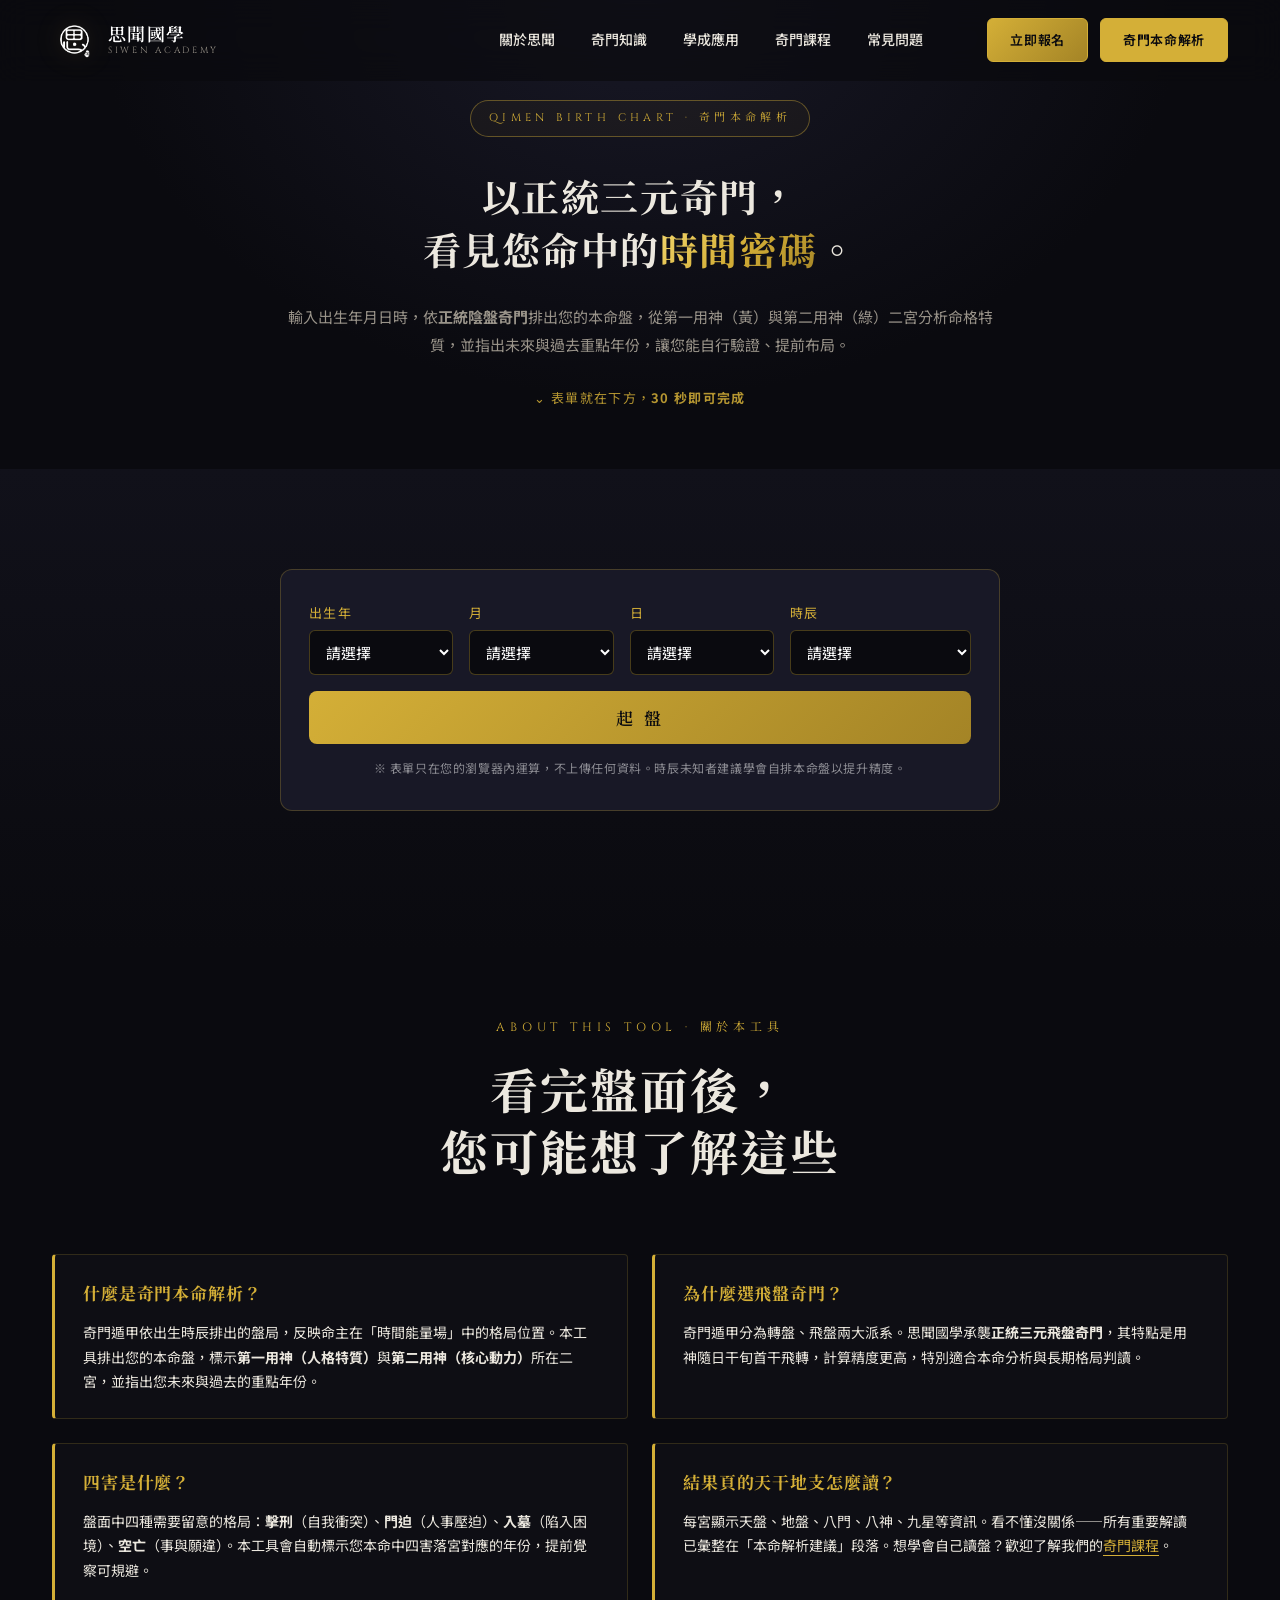
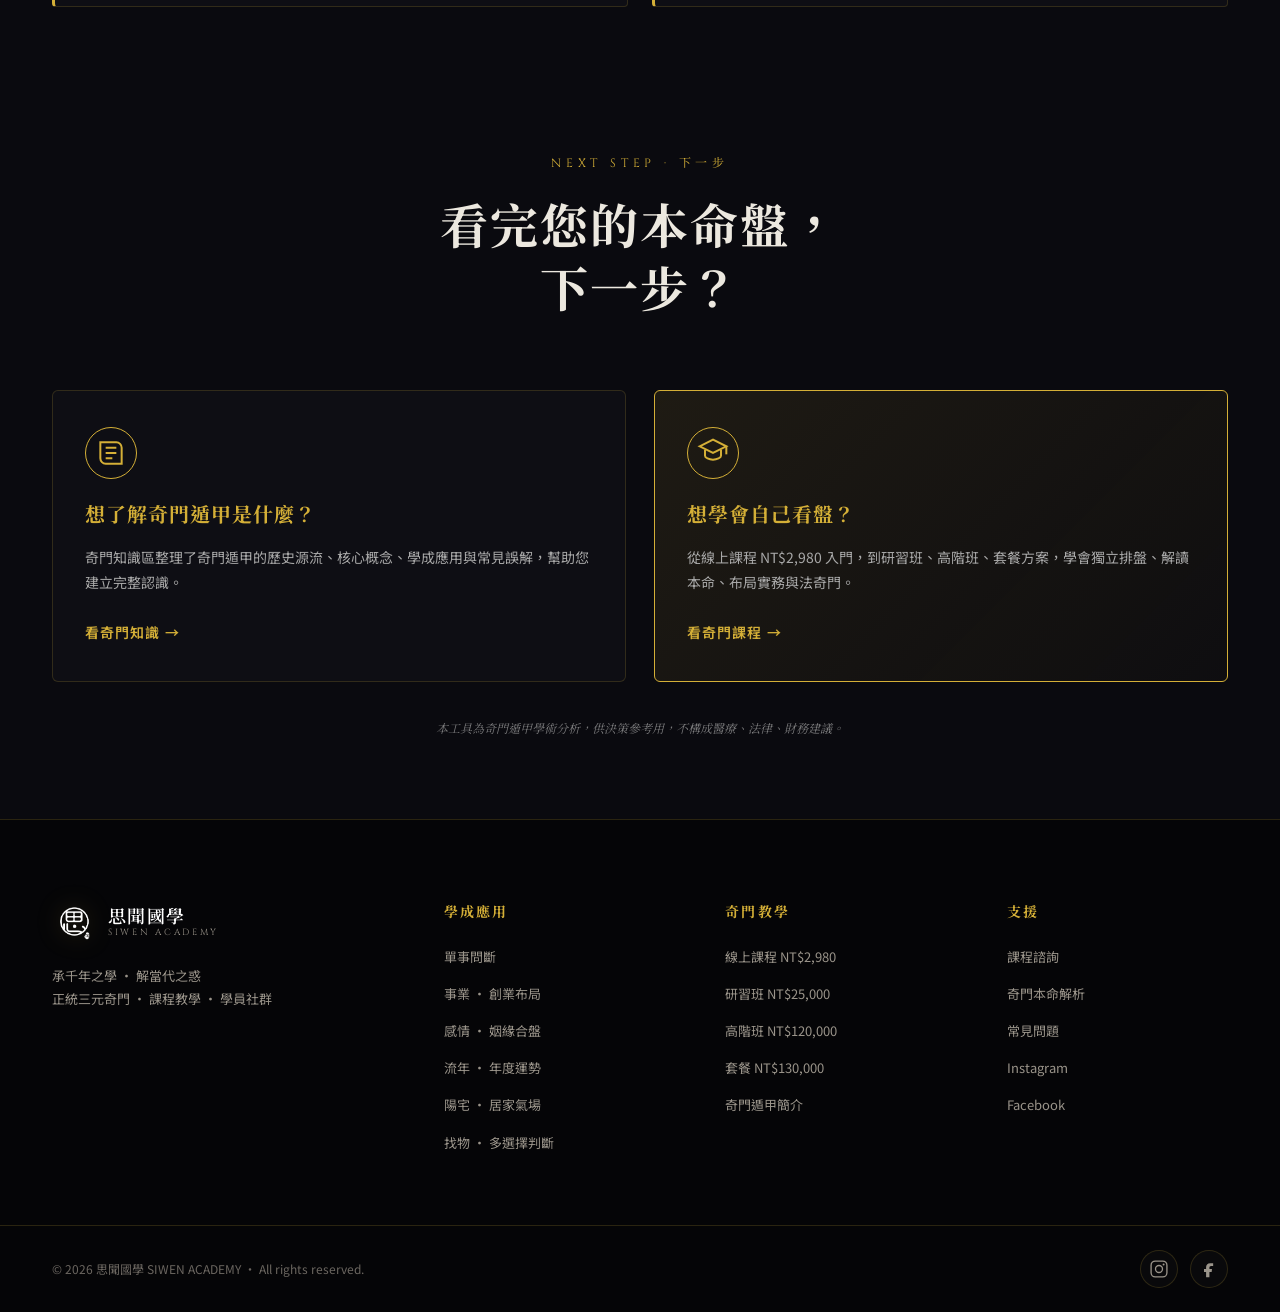
==== birthchart/index.html @ 5c24eb15 "Add files via upload" ====
<!DOCTYPE html>
<html lang="zh-Hant">
<head>
  <meta charset="UTF-8" />
  <meta name="viewport" content="width=device-width, initial-scale=1.0" />

  <!-- ===== SEO 基礎（聚焦本命解析）===== -->
  <title>奇門本命解析｜免費生成個人奇門遁甲本命盤｜思聞國學</title>
  <meta name="description" content="輸入生日 30 秒生成個人奇門本命盤。正統三元飛盤奇門遁甲，含天干地支、八門九星、四害提示與本命解析建議。免費使用，不上傳資料、瀏覽器內運算。" />
  <meta name="keywords" content="奇門本命解析, 奇門遁甲本命, 奇門排盤, 奇門遁甲免費, 奇門遁甲算命, 飛盤奇門, 三元奇門, 奇門遁甲線上, 本命盤, 用神, 四害, 八門九星, 思聞國學" />
  <meta name="author" content="思聞國學 SIWEN ACADEMY" />
  <meta name="robots" content="index,follow,max-snippet:-1,max-image-preview:large" />
  <meta name="googlebot" content="index,follow" />
  <link rel="canonical" href="https://siwen.site/birthchart/" />

  <!-- ===== Open Graph ===== -->
  <meta property="og:type" content="website" />
  <meta property="og:locale" content="zh_TW" />
  <meta property="og:site_name" content="思聞國學 SIWEN ACADEMY" />
  <meta property="og:title" content="奇門本命解析｜輸入生日立即生成個人奇門盤" />
  <meta property="og:description" content="正統三元飛盤奇門遁甲免費工具，30 秒解析您的本命密碼。含用神分析、四害提示、本命建議。" />
  <meta property="og:url" content="https://siwen.site/birthchart/" />
  <meta property="og:image" content="https://siwen.site/images/og-cover.jpg" />

  <!-- ===== Twitter Card ===== -->
  <meta name="twitter:card" content="summary_large_image" />
  <meta name="twitter:title" content="奇門本命解析｜思聞國學免費工具" />
  <meta name="twitter:description" content="正統三元飛盤奇門遁甲，30 秒生成您的本命盤。" />
  <meta name="twitter:image" content="https://siwen.site/images/og-cover.jpg" />

  <!-- ===== Favicon（相對路徑）===== -->
  <link rel="icon" type="image/png" href="../images/logo.png" />
  <link rel="apple-touch-icon" href="../images/logo.png" />

  <!-- ===== Fonts ===== -->
  <link rel="preconnect" href="https://fonts.googleapis.com" />
  <link rel="preconnect" href="https://fonts.gstatic.com" crossorigin />
  <link href="https://fonts.googleapis.com/css2?family=Noto+Serif+TC:wght@400;500;600;700;900&family=Noto+Sans+TC:wght@300;400;500;700&family=Cinzel:wght@400;600&display=swap" rel="stylesheet" />
  <link rel="stylesheet" href="../css/style.css" />
  <link rel="stylesheet" href="../css/qimen.css" />

  <!-- ===== JSON-LD：WebApplication（這頁專屬）===== -->
  <script type="application/ld+json">
  {
    "@context": "https://schema.org",
    "@type": "WebApplication",
    "name": "思聞國學 奇門本命解析",
    "url": "https://siwen.site/birthchart/",
    "description": "輸入出生年月日時，依正統三元飛盤奇門遁甲排出個人本命盤，分析用神、四害與重點年份。",
    "applicationCategory": "LifestyleApplication",
    "operatingSystem": "Any",
    "browserRequirements": "Requires JavaScript",
    "isAccessibleForFree": true,
    "offers": {
      "@type": "Offer",
      "price": "0",
      "priceCurrency": "TWD"
    },
    "publisher": {
      "@type": "Organization",
      "name": "思聞國學",
      "url": "https://siwen.site/",
      "logo": "https://siwen.site/images/logo.png"
    },
    "inLanguage": "zh-TW"
  }
  </script>

  <!-- ===== JSON-LD：Breadcrumb ===== -->
  <script type="application/ld+json">
  {
    "@context": "https://schema.org",
    "@type": "BreadcrumbList",
    "itemListElement": [
      { "@type": "ListItem", "position": 1, "name": "首頁", "item": "https://siwen.site/" },
      { "@type": "ListItem", "position": 2, "name": "奇門本命解析", "item": "https://siwen.site/birthchart/" }
    ]
  }
  </script>

  <!-- ===== Google Analytics 4 ===== -->
  <script async src="https://www.googletagmanager.com/gtag/js?id=G-F9ESZK7C38"></script>
  <script>
    window.dataLayer = window.dataLayer || [];
    function gtag(){dataLayer.push(arguments);}
    gtag('js', new Date());
    gtag('config', 'G-F9ESZK7C38', {
      page_title: document.title,
      page_path: window.location.pathname
    });
  </script>

</head>
<body class="birthchart-page">
  <!-- ============ NAVBAR ============ -->
  <header class="navbar" id="navbar">
    <div class="nav-inner">
      <a href="../" class="logo" aria-label="思聞國學首頁">
        <img class="logo-mark" src="../images/logo.png" alt="思聞國學 SIWEN ACADEMY logo" width="44" height="44" />
        <span class="logo-text">
          <span class="logo-zh">思聞國學</span>
          <span class="logo-en">SIWEN ACADEMY</span>
        </span>
      </a>
      <nav class="nav-links" aria-label="主選單">
        <a href="../#about">關於思聞</a>
        <a href="../#knowledge">奇門知識</a>
        <a href="../#applications">學成應用</a>
        <a href="../#courses">奇門課程</a>
        <a href="../#faq">常見問題</a>
        <div class="nav-mobile-cta" aria-hidden="true">
          <a href="../#contact" class="btn btn-primary btn-block">立即報名</a>
          <a href="#qm-form" class="btn btn-mystic btn-block active">奇門本命解析</a>
        </div>
      </nav>
      <div class="nav-cta-group">
        <a href="../#contact" class="btn btn-primary nav-cta">立即報名</a>
        <a href="#qm-form" class="btn btn-mystic nav-cta-secondary active">奇門本命解析</a>
      </div>
      <button class="nav-toggle" aria-label="開啟選單" aria-expanded="false">
        <span></span><span></span><span></span>
      </button>
    </div>
  </header>

  <!-- ============ HERO（簡化版・直接帶到表單）============ -->
  <section class="hero hero-tool" id="top">
    <div class="hero-bg">
      <div class="bagua-orbit" aria-hidden="true"></div>
    </div>
    <div class="hero-inner hero-inner-tool">
      <span class="eyebrow">QIMEN BIRTH CHART · 奇門本命解析</span>
      <h1 class="hero-title">
        以正統三元奇門，<br/>
        看見您命中的<span class="accent">時間密碼</span>。
      </h1>
      <p class="hero-sub">
        輸入出生年月日時，依<strong>正統陰盤奇門</strong>排出您的本命盤，從第一用神（黃）與第二用神（綠）二宮分析命格特質，並指出未來與過去重點年份，讓您能自行驗證、提前布局。
      </p>
      <p class="hero-tool-hint">
        ⌄ 表單就在下方，<strong>30 秒即可完成</strong>
      </p>
    </div>
  </section>

  <!-- ============ QIMEN BIRTH CHART · 奇門本命解析 ============ -->
  <section class="section qimen-fortune" id="qimen-fortune">
    <div class="container">
      <form class="qm-form-wrap reveal" id="qm-form" autocomplete="off">
        <div class="qm-form-row">
          <div class="qm-form-field">
            <label>出生年</label>
            <select name="year" required>
              <option value="">請選擇</option>
            </select>
          </div>
          <div class="qm-form-field">
            <label>月</label>
            <select name="month" required>
              <option value="">請選擇</option>
              <option value="1">1月</option><option value="2">2月</option><option value="3">3月</option>
              <option value="4">4月</option><option value="5">5月</option><option value="6">6月</option>
              <option value="7">7月</option><option value="8">8月</option><option value="9">9月</option>
              <option value="10">10月</option><option value="11">11月</option><option value="12">12月</option>
            </select>
          </div>
          <div class="qm-form-field">
            <label>日</label>
            <select name="day" required>
              <option value="">請選擇</option>
            </select>
          </div>
          <div class="qm-form-field">
            <label>時辰</label>
            <select name="hour" required>
              <option value="">請選擇</option>
              <option value="0">子時 (23-01)</option>
              <option value="2">丑時 (01-03)</option>
              <option value="4">寅時 (03-05)</option>
              <option value="6">卯時 (05-07)</option>
              <option value="8">辰時 (07-09)</option>
              <option value="10">巳時 (09-11)</option>
              <option value="12">午時 (11-13)</option>
              <option value="14">未時 (13-15)</option>
              <option value="16">申時 (15-17)</option>
              <option value="18">酉時 (17-19)</option>
              <option value="20">戌時 (19-21)</option>
              <option value="22">亥時 (21-23)</option>
              <option value="unknown">不確定（預設午時）</option>
            </select>
          </div>
        </div>
        <button type="submit" class="qm-form-submit">起 盤</button>
        <p class="qm-form-note">※ 表單只在您的瀏覽器內運算，不上傳任何資料。時辰未知者建議學會自排本命盤以提升精度。</p>
      </form>

      <div id="qm-result">
        <div id="qm-chart-output"></div>
        <div id="qm-analysis-output"></div>
      </div>
    </div>
  </section>

  <!-- ============ SEO 內容堆疊：常見問題 ============ -->
  <section class="section qimen-explain">
    <div class="container">
      <div class="section-head reveal">
        <span class="section-label">ABOUT THIS TOOL · 關於本工具</span>
        <h2 class="section-title">看完盤面後，<br/>您可能想了解這些</h2>
      </div>
      <div class="qm-explain-grid reveal">
        <article class="qm-explain-card">
          <h3>什麼是奇門本命解析？</h3>
          <p>奇門遁甲依出生時辰排出的盤局，反映命主在「時間能量場」中的格局位置。本工具排出您的本命盤，標示<strong>第一用神（人格特質）</strong>與<strong>第二用神（核心動力）</strong>所在二宮，並指出您未來與過去的重點年份。</p>
        </article>
        <article class="qm-explain-card">
          <h3>為什麼選飛盤奇門？</h3>
          <p>奇門遁甲分為轉盤、飛盤兩大派系。思聞國學承襲<strong>正統三元飛盤奇門</strong>，其特點是用神隨日干旬首干飛轉，計算精度更高，特別適合本命分析與長期格局判讀。</p>
        </article>
        <article class="qm-explain-card">
          <h3>四害是什麼？</h3>
          <p>盤面中四種需要留意的格局：<strong>擊刑</strong>（自我衝突）、<strong>門迫</strong>（人事壓迫）、<strong>入墓</strong>（陷入困境）、<strong>空亡</strong>（事與願違）。本工具會自動標示您本命中四害落宮對應的年份，提前覺察可規避。</p>
        </article>
        <article class="qm-explain-card">
          <h3>結果頁的天干地支怎麼讀？</h3>
          <p>每宮顯示天盤、地盤、八門、八神、九星等資訊。看不懂沒關係——所有重要解讀已彙整在「本命解析建議」段落。想學會自己讀盤？歡迎了解我們的<a href="../#courses">奇門課程</a>。</p>
        </article>
      </div>
    </div>
  </section>

  <!-- ============ 雙 CTA ============ -->
  <section class="section dual-cta-section">
    <div class="container">
      <div class="section-head reveal" style="text-align:center;">
        <span class="section-label">NEXT STEP · 下一步</span>
        <h2 class="section-title">看完您的本命盤，<br/>下一步？</h2>
      </div>
      <div class="dual-cta-grid reveal">
        <a href="../#knowledge" class="dual-cta-card">
          <span class="dual-cta-icon" aria-hidden="true">
            <svg viewBox="0 0 24 24" width="32" height="32" fill="none" stroke="currentColor" stroke-width="1.5">
              <path d="M4 4h12a4 4 0 0 1 4 4v12H8a4 4 0 0 1-4-4V4z"/>
              <path d="M8 8h8M8 12h8M8 16h5"/>
            </svg>
          </span>
          <h3>想了解奇門遁甲是什麼？</h3>
          <p>奇門知識區整理了奇門遁甲的歷史源流、核心概念、學成應用與常見誤解，幫助您建立完整認識。</p>
          <span class="dual-cta-arrow">看奇門知識 →</span>
        </a>
        <a href="../#courses" class="dual-cta-card dual-cta-card-primary">
          <span class="dual-cta-icon" aria-hidden="true">
            <svg viewBox="0 0 24 24" width="32" height="32" fill="none" stroke="currentColor" stroke-width="1.5">
              <path d="M2 7l10-5 10 5-10 5L2 7z"/>
              <path d="M6 9.5V14c0 1.5 3 3 6 3s6-1.5 6-3V9.5"/>
              <path d="M22 7v6"/>
            </svg>
          </span>
          <h3>想學會自己看盤？</h3>
          <p>從線上課程 NT$2,980 入門，到研習班、高階班、套餐方案，學會獨立排盤、解讀本命、布局實務與法奇門。</p>
          <span class="dual-cta-arrow">看奇門課程 →</span>
        </a>
      </div>
      <p class="dual-cta-disclaimer">本工具為奇門遁甲學術分析，供決策參考用，不構成醫療、法律、財務建議。</p>
    </div>
  </section>

  <!-- ============ FOOTER ============ -->
  <footer class="footer">
    <div class="container footer-inner">
      <div class="f-brand">
        <div class="logo">
          <img class="logo-mark" src="../images/logo.png" alt="思聞國學 logo" width="44" height="44" />
          <span class="logo-text">
            <span class="logo-zh">思聞國學</span>
            <span class="logo-en">SIWEN ACADEMY</span>
          </span>
        </div>
        <p>承千年之學 · 解當代之惑<br/>正統三元奇門 · 課程教學 · 學員社群</p>
      </div>
      <div class="f-col">
        <h5>學成應用</h5>
        <ul>
          <li><a href="../#applications">單事問斷</a></li>
          <li><a href="../#applications">事業 · 創業布局</a></li>
          <li><a href="../#applications">感情 · 姻緣合盤</a></li>
          <li><a href="../#applications">流年 · 年度運勢</a></li>
          <li><a href="../#applications">陽宅 · 居家氣場</a></li>
          <li><a href="../#applications">找物 · 多選擇判斷</a></li>
        </ul>
      </div>
      <div class="f-col">
        <h5>奇門教學</h5>
        <ul>
          <li><a href="../#courses">線上課程 NT$2,980</a></li>
          <li><a href="../#courses">研習班 NT$25,000</a></li>
          <li><a href="../#courses">高階班 NT$120,000</a></li>
          <li><a href="../#courses">套餐 NT$130,000</a></li>
          <li><a href="../#knowledge">奇門遁甲簡介</a></li>
        </ul>
      </div>
      <div class="f-col">
        <h5>支援</h5>
        <ul>
          <li><a href="../#contact">課程諮詢</a></li>
          <li><a href="./">奇門本命解析</a></li>
          <li><a href="../#faq">常見問題</a></li>
          <li><a href="https://www.instagram.com/siwenguoxue/" target="_blank" rel="noopener noreferrer">Instagram</a></li>
          <li><a href="https://www.facebook.com/profile.php?id=61577993916492" target="_blank" rel="noopener noreferrer">Facebook</a></li>
        </ul>
      </div>
    </div>
    <div class="footer-bottom">
      <div class="container">
        <span>© 2026 思聞國學 SIWEN ACADEMY · All rights reserved.</span>
        <span class="socials">
          <a href="https://www.instagram.com/siwenguoxue/" target="_blank" rel="noopener noreferrer" aria-label="思聞國學 Instagram" class="social-link">
            <svg viewBox="0 0 24 24" width="20" height="20" aria-hidden="true">
              <rect x="2.5" y="2.5" width="19" height="19" rx="5" ry="5" fill="none" stroke="currentColor" stroke-width="1.6"/>
              <circle cx="12" cy="12" r="4.2" fill="none" stroke="currentColor" stroke-width="1.6"/>
              <circle cx="17.5" cy="6.5" r="1.2" fill="currentColor"/>
            </svg>
          </a>
          <a href="https://www.facebook.com/profile.php?id=61577993916492" target="_blank" rel="noopener noreferrer" aria-label="思聞國學 Facebook" class="social-link">
            <svg viewBox="0 0 24 24" width="20" height="20" aria-hidden="true">
              <path d="M14.5 8.5h2.5V5.2c-.5-.1-2-.2-3.5-.2-3.5 0-5 2-5 5v2H6v3.5h2.5V22h4v-6.5h2.7l.4-3.5h-3.1v-1.5c0-1 .3-1.7 1.5-1.7Z" fill="currentColor"/>
            </svg>
          </a>
        </span>
      </div>
    </div>
  </footer>

  <!-- ============ Scripts（相對路徑）============ -->
  <script src="../js/qimen-templates.js"></script>
  <script src="../js/qimen-engine.js"></script>
  <script src="../js/qimen-render.js"></script>
  <script src="../js/script.js"></script>

  <!-- birthchart 頁專用：自動填年/日選項 -->
  <script>
    (function() {
      const yearSel = document.querySelector('#qm-form select[name="year"]');
      if (yearSel && yearSel.options.length <= 1) {
        for (let y = 1920; y <= 2060; y++) {
          const o = document.createElement('option');
          o.value = y; o.textContent = y;
          yearSel.appendChild(o);
        }
      }
      const daySel = document.querySelector('#qm-form select[name="day"]');
      if (daySel && daySel.options.length <= 1) {
        for (let d = 1; d <= 31; d++) {
          const o = document.createElement('option');
          o.value = d; o.textContent = d + '日';
          daySel.appendChild(o);
        }
      }
    })();
  </script>
</body>
</html>
---- css/style.css ----
/* ========================================
   思聞國學 SIWEN ACADEMY
   奇門遁甲官方網站
   Style: 深色科技風 × 東方神祕質感
   ======================================== */

:root {
  --bg: #0a0a0f;
  --bg-2: #11111a;
  --bg-3: #181826;
  --surface: #1a1a26;
  --surface-2: #22222f;
  --line: rgba(212, 175, 55, 0.18);
  --line-strong: rgba(212, 175, 55, 0.4);
  --gold: #d4af37;
  --gold-soft: #f5d970;
  --gold-deep: #a48426;
  --text: #ece8df;
  --text-mute: #9a948a;
  --text-dim: #6b6660;
  --red: #c64141;
  --serif: 'Noto Serif TC', 'Songti TC', 'Source Han Serif TC', serif;
  --sans: 'Noto Sans TC', -apple-system, BlinkMacSystemFont, 'Helvetica Neue', sans-serif;
  --display: 'Cinzel', 'Noto Serif TC', serif;
  --max: 1240px;
  --radius: 6px;
  --shadow-glow: 0 0 60px rgba(212, 175, 55, 0.12);
  --t-base: cubic-bezier(0.4, 0, 0.2, 1);
}

* { box-sizing: border-box; margin: 0; padding: 0; }

html { scroll-behavior: smooth; }

body {
  font-family: var(--sans);
  background: var(--bg);
  color: var(--text);
  line-height: 1.7;
  -webkit-font-smoothing: antialiased;
  overflow-x: hidden;
}

a { color: inherit; text-decoration: none; transition: color 0.3s var(--t-base); }
a:hover { color: var(--gold); }

img, svg { max-width: 100%; display: block; }

ul { list-style: none; }

.container { max-width: var(--max); margin: 0 auto; padding: 0 32px; }

/* ===========================================
   NAVBAR
   =========================================== */
.navbar {
  position: fixed;
  top: 0; left: 0; right: 0;
  z-index: 100;
  background: rgba(10, 10, 15, 0.7);
  backdrop-filter: blur(16px);
  -webkit-backdrop-filter: blur(16px);
  border-bottom: 1px solid transparent;
  transition: all 0.3s var(--t-base);
}
.navbar.scrolled {
  background: rgba(10, 10, 15, 0.92);
  border-bottom-color: var(--line);
}
.nav-inner {
  max-width: var(--max);
  margin: 0 auto;
  padding: 18px 32px;
  display: flex;
  align-items: center;
  gap: 48px;
}
.logo {
  display: flex;
  align-items: center;
  gap: 12px;
  color: var(--gold);
  flex-shrink: 0;
}
.logo-mark {
  width: 44px;
  height: 44px;
  object-fit: contain;
  filter: drop-shadow(0 0 12px rgba(212, 175, 55, 0.25));
  transition: filter 0.4s var(--t-base);
}
.logo:hover .logo-mark {
  filter: drop-shadow(0 0 18px rgba(245, 217, 112, 0.55));
}
.logo-text { display: flex; flex-direction: column; line-height: 1.1; }
.logo-zh {
  font-family: var(--serif);
  font-size: 18px;
  font-weight: 600;
  color: #ffffff;
  letter-spacing: 0.08em;
}
.logo-en {
  font-family: var(--display);
  font-size: 9px;
  letter-spacing: 0.3em;
  color: var(--text-mute);
  margin-top: 2px;
}
.nav-links {
  display: flex;
  gap: 36px;
  margin-left: auto;
}
.nav-links a {
  font-size: 14px;
  font-weight: 500;
  color: var(--text);
  position: relative;
  padding: 8px 0;
}
.nav-links a::after {
  content: '';
  position: absolute;
  left: 0; bottom: 2px;
  width: 0;
  height: 1px;
  background: var(--gold);
  transition: width 0.3s var(--t-base);
}
.nav-links a:hover::after { width: 100%; }
.nav-cta {
  margin-left: 16px;
  padding: 10px 22px !important;
  font-size: 13px !important;
}
.nav-toggle {
  display: none;
  background: none;
  border: none;
  flex-direction: column;
  gap: 5px;
  cursor: pointer;
  padding: 8px;
  margin-left: auto;
}
.nav-toggle span {
  width: 24px;
  height: 1.5px;
  background: var(--gold);
  transition: all 0.3s var(--t-base);
}
.nav-toggle.open span:nth-child(1) { transform: translateY(6.5px) rotate(45deg); }
.nav-toggle.open span:nth-child(2) { opacity: 0; }
.nav-toggle.open span:nth-child(3) { transform: translateY(-6.5px) rotate(-45deg); }

/* ===========================================
   BUTTONS
   =========================================== */
.btn {
  display: inline-flex;
  align-items: center;
  justify-content: center;
  gap: 8px;
  padding: 14px 30px;
  font-family: var(--sans);
  font-size: 14px;
  font-weight: 600;
  border-radius: var(--radius);
  border: 1px solid transparent;
  cursor: pointer;
  transition: all 0.3s var(--t-base);
  letter-spacing: 0.05em;
}
.btn-primary {
  background: linear-gradient(135deg, var(--gold) 0%, var(--gold-deep) 100%);
  color: #0a0a0f;
  border-color: var(--gold);
}
.btn-primary:hover {
  background: linear-gradient(135deg, var(--gold-soft) 0%, var(--gold) 100%);
  color: #0a0a0f;
  box-shadow: 0 6px 24px rgba(212, 175, 55, 0.32);
  transform: translateY(-1px);
}
.btn-ghost {
  background: transparent;
  color: var(--text);
  border-color: var(--line-strong);
}
.btn-ghost:hover {
  border-color: var(--gold);
  color: var(--gold);
  background: rgba(212, 175, 55, 0.06);
}

/* ===== .btn-mystic：奇門本命解析專用 (v3 新增) ===== */
/* 視覺份量介於 ghost 與 primary 之間, 金邊+流光描邊+八卦光暈 hover */
.btn-mystic {
  position: relative;
  background: linear-gradient(135deg, rgba(212,175,55,0.08) 0%, rgba(212,175,55,0.02) 100%);
  color: var(--gold);
  border: 1px solid var(--gold);
  overflow: hidden;
  isolation: isolate;
}
.btn-mystic::before {
  content: "";
  position: absolute;
  inset: 0;
  background: linear-gradient(120deg, transparent 0%, rgba(212,175,55,0.18) 50%, transparent 100%);
  transform: translateX(-100%);
  transition: transform 0.8s ease;
  z-index: -1;
}
.btn-mystic:hover {
  color: #0a0a0f;
  background: linear-gradient(135deg, var(--gold) 0%, var(--gold-deep) 100%);
  box-shadow: 0 0 0 1px var(--gold), 0 0 16px rgba(212, 175, 55, 0.45), 0 0 32px rgba(212, 175, 55, 0.18);
  transform: translateY(-1px);
}
.btn-mystic:hover::before {
  transform: translateX(100%);
}

/* nav-cta-group: 包覆兩顆按鈕用 */
.nav-cta-group {
  display: inline-flex;
  align-items: center;
  gap: 12px;
  margin-left: 16px;
}
.nav-cta-group .nav-cta {
  margin-left: 0;
}
.nav-cta-secondary {
  padding: 10px 22px !important;
  font-size: 13px !important;
}
.nav-mobile-cta { display: none; }

.btn-block { width: 100%; padding: 16px; }

/* ===========================================
   HERO
   =========================================== */
.hero {
  position: relative;
  min-height: 100vh;
  display: flex;
  align-items: center;
  overflow: hidden;
  background: radial-gradient(ellipse at top, var(--bg-3) 0%, var(--bg) 60%);
  padding: 120px 0 80px;
}
.hero-bg {
  position: absolute;
  inset: 0;
  pointer-events: none;
  overflow: hidden;
}
.bagua-orbit {
  position: absolute;
  right: -10%;
  top: 50%;
  transform: translateY(-50%);
  width: 720px;
  height: 720px;
  opacity: 0.85;
  animation: heroFloat 18s ease-in-out infinite;
}
.bagua-svg { width: 100%; height: 100%; }
.bagua-svg .ring-outer { animation: rotate 80s linear infinite; transform-origin: 300px 300px; }
.bagua-svg .ring-mid   { animation: rotate 120s linear infinite reverse; transform-origin: 300px 300px; }
.bagua-svg .ring-inner { animation: rotate 60s linear infinite; transform-origin: 300px 300px; }
.bagua-svg .trigrams text { animation: glow 4s ease-in-out infinite alternate; }

@keyframes rotate {
  to { transform: rotate(360deg); }
}
@keyframes heroFloat {
  0%, 100% { transform: translateY(-50%) scale(1); }
  50% { transform: translateY(calc(-50% - 20px)) scale(1.02); }
}
@keyframes glow {
  from { filter: drop-shadow(0 0 2px rgba(245, 217, 112, 0.3)); }
  to   { filter: drop-shadow(0 0 12px rgba(245, 217, 112, 0.7)); }
}

.stars {
  position: absolute;
  inset: 0;
  background-image:
    radial-gradient(1.5px 1.5px at 12% 18%, rgba(245, 217, 112, 0.6), transparent),
    radial-gradient(1px 1px at 78% 28%, rgba(245, 217, 112, 0.5), transparent),
    radial-gradient(2px 2px at 22% 78%, rgba(245, 217, 112, 0.4), transparent),
    radial-gradient(1px 1px at 88% 88%, rgba(245, 217, 112, 0.6), transparent),
    radial-gradient(1.5px 1.5px at 45% 12%, rgba(245, 217, 112, 0.5), transparent),
    radial-gradient(1px 1px at 60% 92%, rgba(245, 217, 112, 0.4), transparent),
    radial-gradient(1.5px 1.5px at 5% 55%, rgba(245, 217, 112, 0.5), transparent);
  animation: twinkle 6s ease-in-out infinite alternate;
}
@keyframes twinkle {
  from { opacity: 0.4; }
  to   { opacity: 0.9; }
}

.hero-inner {
  position: relative;
  z-index: 2;
  max-width: var(--max);
  margin: 0 auto;
  padding: 0 32px;
  width: 100%;
}
.hero-text {
  max-width: 660px;
}
.eyebrow {
  display: inline-block;
  font-family: var(--display);
  font-size: 11px;
  letter-spacing: 0.4em;
  color: var(--gold);
  border: 1px solid var(--line-strong);
  padding: 8px 18px;
  border-radius: 999px;
  margin-bottom: 32px;
  background: rgba(212, 175, 55, 0.04);
}
.hero-title {
  font-family: var(--serif);
  font-size: clamp(40px, 6.5vw, 78px);
  font-weight: 700;
  line-height: 1.15;
  letter-spacing: 0.04em;
  margin-bottom: 28px;
  color: var(--text);
}
.hero-title .accent {
  background: linear-gradient(135deg, var(--gold-soft) 0%, var(--gold) 50%, var(--gold-deep) 100%);
  -webkit-background-clip: text;
  -webkit-text-fill-color: transparent;
  background-clip: text;
  position: relative;
}
.hero-sub {
  font-size: 17px;
  line-height: 1.85;
  color: var(--text-mute);
  margin-bottom: 44px;
  max-width: 580px;
}
.hero-cta {
  display: flex;
  gap: 16px;
  margin-bottom: 64px;
  flex-wrap: wrap;
}
.hero-stats {
  display: flex;
  gap: 48px;
  padding-top: 36px;
  border-top: 1px solid var(--line);
  max-width: 540px;
}
.hero-stats > div {
  display: flex;
  flex-direction: column;
  gap: 4px;
}
.hero-stats strong {
  font-family: var(--display);
  font-size: 32px;
  font-weight: 600;
  color: var(--gold);
  letter-spacing: 0.05em;
}
.hero-stats span {
  font-size: 13px;
  color: var(--text-mute);
  letter-spacing: 0.1em;
}

.scroll-down {
  position: absolute;
  bottom: 32px;
  left: 50%;
  transform: translateX(-50%);
  display: flex;
  flex-direction: column;
  align-items: center;
  gap: 10px;
  font-size: 11px;
  letter-spacing: 0.3em;
  color: var(--text-dim);
  animation: bob 2.5s ease-in-out infinite;
}
@keyframes bob {
  0%, 100% { transform: translateX(-50%) translateY(0); }
  50% { transform: translateX(-50%) translateY(8px); }
}
.scroll-down svg { color: var(--gold); }

/* ===========================================
   TICKER
   =========================================== */
.ticker {
  background: linear-gradient(90deg, transparent, rgba(212, 175, 55, 0.06), transparent);
  border-top: 1px solid var(--line);
  border-bottom: 1px solid var(--line);
  padding: 18px 0;
  overflow: hidden;
  white-space: nowrap;
}
.ticker-track {
  display: inline-flex;
  gap: 48px;
  animation: ticker 50s linear infinite;
}
.ticker-track span {
  font-family: var(--serif);
  font-size: 14px;
  color: var(--gold);
  letter-spacing: 0.15em;
  flex-shrink: 0;
}
@keyframes ticker {
  from { transform: translateX(0); }
  to   { transform: translateX(-50%); }
}

/* ===========================================
   SECTIONS - common
   =========================================== */
.section {
  padding: 120px 0;
  position: relative;
}
.section-head {
  text-align: center;
  max-width: 760px;
  margin: 0 auto 72px;
}
.section-label {
  display: inline-block;
  font-family: var(--display);
  font-size: 12px;
  letter-spacing: 0.4em;
  color: var(--gold);
  margin-bottom: 20px;
}
.section-title {
  font-family: var(--serif);
  font-size: clamp(32px, 4vw, 48px);
  font-weight: 700;
  line-height: 1.3;
  letter-spacing: 0.04em;
  margin-bottom: 20px;
  color: var(--text);
}
.lead {
  font-size: 17px;
  line-height: 1.85;
  color: var(--text-mute);
}
.lead.center { text-align: center; }

.two-col {
  display: grid;
  grid-template-columns: 1fr 1fr;
  gap: 80px;
  align-items: center;
}
.col-text > * + * { margin-top: 24px; }

/* ===========================================
   ABOUT
   =========================================== */
.about {
  background:
    radial-gradient(ellipse at left top, rgba(212, 175, 55, 0.04), transparent 60%),
    var(--bg);
}
.check-list {
  margin-top: 32px;
}
.check-list li {
  display: flex;
  align-items: flex-start;
  gap: 14px;
  padding: 12px 0;
  border-bottom: 1px dashed var(--line);
  color: var(--text);
  font-size: 15px;
}
.check-list li:last-child { border-bottom: none; }
.check {
  color: var(--gold);
  flex-shrink: 0;
  font-size: 14px;
  margin-top: 4px;
}

.grid-9 {
  display: grid;
  grid-template-columns: repeat(3, 1fr);
  gap: 12px;
  aspect-ratio: 1;
  max-width: 460px;
  margin: 0 auto;
  padding: 24px;
  background:
    radial-gradient(ellipse at center, rgba(212, 175, 55, 0.08), transparent),
    var(--surface);
  border: 1px solid var(--line);
  border-radius: var(--radius);
  position: relative;
  box-shadow: var(--shadow-glow);
}
.grid-9::before, .grid-9::after {
  content: '';
  position: absolute;
  background: var(--gold);
  opacity: 0.4;
}
.grid-9::before { top: -1px; left: 24px; right: 24px; height: 1px; }
.grid-9::after  { bottom: -1px; left: 24px; right: 24px; height: 1px; }
.cell {
  background: var(--bg-2);
  border: 1px solid var(--line);
  border-radius: 4px;
  display: flex;
  flex-direction: column;
  align-items: center;
  justify-content: center;
  gap: 6px;
  aspect-ratio: 1;
  transition: all 0.4s var(--t-base);
  position: relative;
}
.cell:hover {
  border-color: var(--gold);
  background: rgba(212, 175, 55, 0.06);
  transform: translateY(-2px);
}
.cell.center {
  background: linear-gradient(135deg, rgba(212, 175, 55, 0.15), rgba(164, 132, 38, 0.05));
  border-color: var(--gold);
}
.cell .num {
  font-family: var(--serif);
  font-size: 24px;
  color: var(--gold);
  font-weight: 700;
}
.cell .lbl {
  font-family: var(--serif);
  font-size: 13px;
  color: var(--text-mute);
  letter-spacing: 0.1em;
}
.caption {
  text-align: center;
  font-size: 13px;
  color: var(--text-dim);
  margin-top: 16px;
  letter-spacing: 0.15em;
}

/* ===========================================
   SERVICES
   =========================================== */
.services {
  background: linear-gradient(180deg, var(--bg) 0%, var(--bg-2) 100%);
}
.services-grid {
  display: grid;
  grid-template-columns: repeat(3, 1fr);
  gap: 24px;
  margin-bottom: 48px;
}
.service-card {
  background: var(--surface);
  border: 1px solid var(--line);
  border-radius: var(--radius);
  padding: 36px 32px;
  transition: all 0.4s var(--t-base);
  position: relative;
  overflow: hidden;
}
.service-card::before {
  content: '';
  position: absolute;
  inset: 0;
  background: radial-gradient(circle at 80% -20%, rgba(212, 175, 55, 0.12), transparent 60%);
  opacity: 0;
  transition: opacity 0.4s var(--t-base);
  pointer-events: none;
}
.service-card:hover {
  border-color: var(--line-strong);
  transform: translateY(-4px);
  box-shadow: 0 24px 48px rgba(0, 0, 0, 0.4), var(--shadow-glow);
}
.service-card:hover::before { opacity: 1; }
.card-icon {
  width: 56px;
  height: 56px;
  border-radius: 50%;
  background: linear-gradient(135deg, rgba(212, 175, 55, 0.15), rgba(212, 175, 55, 0.04));
  border: 1px solid var(--line-strong);
  display: flex;
  align-items: center;
  justify-content: center;
  color: var(--gold);
  margin-bottom: 24px;
  transition: all 0.4s var(--t-base);
}
.card-icon svg { width: 28px; height: 28px; }
.service-card:hover .card-icon {
  background: linear-gradient(135deg, var(--gold), var(--gold-deep));
  color: var(--bg);
  transform: rotate(180deg);
}
.service-card h3 {
  font-family: var(--serif);
  font-size: 21px;
  font-weight: 700;
  line-height: 1.4;
  margin-bottom: 14px;
  color: var(--text);
  letter-spacing: 0.04em;
}
.service-card p {
  font-size: 14px;
  line-height: 1.75;
  color: var(--text-mute);
  margin-bottom: 24px;
}
.card-meta {
  display: flex;
  justify-content: space-between;
  align-items: center;
  padding-top: 20px;
  border-top: 1px dashed var(--line);
}
.price {
  font-family: var(--display);
  font-size: 18px;
  color: var(--gold);
  font-weight: 600;
}
.duration {
  font-size: 12px;
  color: var(--text-dim);
  letter-spacing: 0.1em;
}
.services-note {
  text-align: center;
  font-size: 13px;
  color: var(--text-dim);
  line-height: 2;
}

/* ===========================================
   KNOWLEDGE
   =========================================== */
.knowledge {
  background:
    radial-gradient(ellipse at right top, rgba(212, 175, 55, 0.05), transparent 60%),
    var(--bg);
}
.knowledge-tabs {
  background: var(--surface);
  border: 1px solid var(--line);
  border-radius: var(--radius);
  overflow: hidden;
  margin-bottom: 60px;
}
.tab-buttons {
  display: flex;
  border-bottom: 1px solid var(--line);
  background: var(--bg-2);
}
.tab-btn {
  flex: 1;
  padding: 20px 24px;
  background: none;
  border: none;
  color: var(--text-mute);
  font-family: var(--serif);
  font-size: 15px;
  font-weight: 600;
  cursor: pointer;
  transition: all 0.3s var(--t-base);
  letter-spacing: 0.08em;
  position: relative;
  border-right: 1px solid var(--line);
}
.tab-btn:last-child { border-right: none; }
.tab-btn:hover { color: var(--text); background: rgba(212, 175, 55, 0.04); }
.tab-btn.active {
  color: var(--gold);
  background: rgba(212, 175, 55, 0.08);
}
.tab-btn.active::after {
  content: '';
  position: absolute;
  bottom: -1px;
  left: 0;
  right: 0;
  height: 2px;
  background: var(--gold);
}
.tab-panels { padding: 56px 48px; min-height: 280px; }
.tab-panel { display: none; animation: fadeIn 0.4s ease; }
.tab-panel.active { display: block; }
.tab-panel h3 {
  font-family: var(--serif);
  font-size: 26px;
  color: var(--gold);
  margin-bottom: 20px;
  font-weight: 700;
  letter-spacing: 0.04em;
}
.tab-panel p {
  font-size: 16px;
  line-height: 1.9;
  color: var(--text);
  margin-bottom: 16px;
}
.tab-panel p:last-child { margin-bottom: 0; }
.tab-panel strong { color: var(--gold-soft); font-weight: 600; }

@keyframes fadeIn {
  from { opacity: 0; transform: translateY(10px); }
  to   { opacity: 1; transform: translateY(0); }
}

.kb-cards {
  display: grid;
  grid-template-columns: repeat(3, 1fr);
  gap: 20px;
}
.kb-card {
  background: var(--bg-2);
  border: 1px solid var(--line);
  border-radius: var(--radius);
  padding: 32px 28px;
  position: relative;
  transition: all 0.4s var(--t-base);
}
.kb-card:hover {
  border-color: var(--line-strong);
  background: var(--surface);
}
.kb-num {
  font-family: var(--display);
  font-size: 13px;
  color: var(--gold);
  letter-spacing: 0.3em;
  display: block;
  margin-bottom: 14px;
}
.kb-card h4 {
  font-family: var(--serif);
  font-size: 19px;
  margin-bottom: 12px;
  color: var(--text);
  font-weight: 700;
  letter-spacing: 0.04em;
}
.kb-card p {
  font-size: 14px;
  line-height: 1.8;
  color: var(--text-mute);
}

/* ===========================================
   PROCESS
   =========================================== */
.process { background: var(--bg-2); }
.steps {
  display: grid;
  grid-template-columns: repeat(4, 1fr);
  gap: 28px;
  position: relative;
}
.steps::before {
  content: '';
  position: absolute;
  top: 30px;
  left: 12%;
  right: 12%;
  height: 1px;
  background: linear-gradient(90deg, transparent, var(--line-strong), var(--line-strong), transparent);
  z-index: 0;
}
.step {
  position: relative;
  z-index: 1;
  text-align: center;
  padding: 0 12px;
}
.step-num {
  width: 60px;
  height: 60px;
  border-radius: 50%;
  background: var(--bg);
  border: 1px solid var(--line-strong);
  display: flex;
  align-items: center;
  justify-content: center;
  margin: 0 auto 24px;
  font-family: var(--display);
  font-size: 18px;
  color: var(--gold);
  font-weight: 600;
  position: relative;
  transition: all 0.4s var(--t-base);
}
.step:hover .step-num {
  background: linear-gradient(135deg, var(--gold), var(--gold-deep));
  color: var(--bg);
  transform: scale(1.08);
  box-shadow: 0 0 30px rgba(212, 175, 55, 0.4);
}
.step h4 {
  font-family: var(--serif);
  font-size: 18px;
  margin-bottom: 12px;
  color: var(--text);
  letter-spacing: 0.04em;
}
.step p {
  font-size: 14px;
  line-height: 1.8;
  color: var(--text-mute);
}

/* ===========================================
   TESTIMONIALS
   =========================================== */
.testimonials {
  background: var(--bg);
  position: relative;
}
.testimonial-grid {
  display: grid;
  grid-template-columns: repeat(3, 1fr);
  gap: 24px;
}
.t-card {
  background: var(--surface);
  border: 1px solid var(--line);
  border-radius: var(--radius);
  padding: 36px 32px;
  position: relative;
  transition: all 0.4s var(--t-base);
}
.t-card::before {
  content: '"';
  position: absolute;
  top: 12px;
  left: 24px;
  font-family: var(--display);
  font-size: 80px;
  color: var(--gold);
  opacity: 0.25;
  line-height: 1;
}
.t-card:hover {
  border-color: var(--line-strong);
  transform: translateY(-3px);
}
.t-card p {
  font-size: 15px;
  line-height: 1.85;
  color: var(--text);
  margin-bottom: 24px;
  font-family: var(--serif);
  font-style: normal;
  position: relative;
  z-index: 1;
}
.t-card cite {
  font-size: 13px;
  color: var(--gold);
  letter-spacing: 0.08em;
  font-style: normal;
}

/* ===========================================
   CONTACT
   =========================================== */
.contact {
  background:
    radial-gradient(ellipse at right bottom, rgba(212, 175, 55, 0.06), transparent 60%),
    var(--bg-2);
}
.contact-list {
  margin-top: 32px;
}
.contact-list li {
  display: flex;
  gap: 24px;
  padding: 18px 0;
  border-bottom: 1px dashed var(--line);
  align-items: center;
  font-size: 15px;
}
.contact-list li:last-child { border-bottom: none; }
.ci {
  font-family: var(--display);
  font-size: 11px;
  letter-spacing: 0.3em;
  color: var(--gold);
  width: 70px;
  flex-shrink: 0;
}

.contact-form {
  background: var(--surface);
  border: 1px solid var(--line);
  border-radius: var(--radius);
  padding: 44px 40px;
  box-shadow: var(--shadow-glow);
}
.field { display: flex; flex-direction: column; gap: 8px; margin-bottom: 22px; }
.field-row {
  display: grid;
  grid-template-columns: 1fr 1fr;
  gap: 16px;
}
.field-row .field { margin-bottom: 22px; }
.field label {
  font-size: 13px;
  color: var(--text);
  font-weight: 500;
  letter-spacing: 0.05em;
}
.req { color: var(--red); }
.field input,
.field select,
.field textarea {
  background: var(--bg);
  border: 1px solid var(--line);
  border-radius: 4px;
  padding: 13px 16px;
  color: var(--text);
  font-family: var(--sans);
  font-size: 14px;
  transition: all 0.3s var(--t-base);
}
.field input:focus,
.field select:focus,
.field textarea:focus {
  outline: none;
  border-color: var(--gold);
  background: var(--bg-2);
  box-shadow: 0 0 0 3px rgba(212, 175, 55, 0.1);
}
.field textarea { resize: vertical; min-height: 100px; }
.field select {
  cursor: pointer;
  background-image: url("data:image/svg+xml;utf8,<svg xmlns='http://www.w3.org/2000/svg' width='12' height='8' viewBox='0 0 12 8'><path d='M1 1l5 5 5-5' stroke='%23d4af37' stroke-width='1.5' fill='none'/></svg>");
  background-repeat: no-repeat;
  background-position: right 16px center;
  appearance: none;
  -webkit-appearance: none;
  padding-right: 40px;
}

.checkbox {
  display: flex;
  align-items: flex-start;
  gap: 10px;
  margin: 8px 0 24px;
  font-size: 13px;
  color: var(--text-mute);
  line-height: 1.6;
  cursor: pointer;
}
.checkbox input { margin-top: 4px; accent-color: var(--gold); }

.form-hint {
  text-align: center;
  font-size: 12px;
  color: var(--text-dim);
  margin-top: 14px;
  letter-spacing: 0.05em;
}

/* ===========================================
   FOOTER
   =========================================== */
.footer {
  background: #050507;
  border-top: 1px solid var(--line);
  padding-top: 80px;
}
.footer-inner {
  display: grid;
  grid-template-columns: 1.5fr 1fr 1fr 1fr;
  gap: 60px;
  padding-bottom: 60px;
}
.f-brand p {
  font-size: 13px;
  color: var(--text-mute);
  line-height: 1.8;
  margin-top: 20px;
}
.f-col h5 {
  font-family: var(--serif);
  font-size: 14px;
  letter-spacing: 0.15em;
  color: var(--gold);
  margin-bottom: 18px;
}
.f-col ul li {
  margin-bottom: 10px;
}
.f-col ul a {
  font-size: 13px;
  color: var(--text-mute);
}
.f-col ul a:hover { color: var(--gold); }

.footer-bottom {
  border-top: 1px solid var(--line);
  padding: 24px 0;
  font-size: 12px;
  color: var(--text-dim);
}
.footer-bottom .container {
  display: flex;
  justify-content: space-between;
  align-items: center;
  flex-wrap: wrap;
  gap: 16px;
}
.legal a { margin: 0 6px; }

/* ===========================================
   REVEAL ANIMATIONS
   =========================================== */
.reveal {
  opacity: 0;
  transform: translateY(30px);
  transition: opacity 0.8s var(--t-base), transform 0.8s var(--t-base);
}
.reveal.is-visible {
  opacity: 1;
  transform: translateY(0);
}

/* ===========================================
   RESPONSIVE
   =========================================== */
@media (max-width: 1024px) {
  .nav-links { gap: 24px; }
  .services-grid { grid-template-columns: repeat(2, 1fr); }
  .testimonial-grid { grid-template-columns: 1fr; }
  .kb-cards { grid-template-columns: 1fr; }
  .steps { grid-template-columns: repeat(2, 1fr); gap: 40px; }
  .steps::before { display: none; }
  .footer-inner { grid-template-columns: 1fr 1fr; gap: 40px; }
  .two-col { grid-template-columns: 1fr; gap: 60px; }
  .col-visual { order: -1; }
  .bagua-orbit { width: 500px; height: 500px; right: -25%; opacity: 0.5; }
}

@media (max-width: 720px) {
  .container { padding: 0 20px; }
  .nav-inner { padding: 14px 20px; gap: 16px; }
  .nav-links {
    position: fixed;
    top: 64px;
    left: 0; right: 0;
    background: var(--bg-2);
    flex-direction: column;
    gap: 0;
    padding: 0;
    border-top: 1px solid var(--line);
    transform: translateY(-200%);
    transition: transform 0.4s var(--t-base);
    z-index: 99;
  }
  .nav-links.open { transform: translateY(0); }
  .nav-links a {
    padding: 18px 24px;
    border-bottom: 1px solid var(--line);
    width: 100%;
  }
  .nav-cta-group { display: none; }
  .nav-cta { display: none; }
  .nav-toggle { display: flex; }
  .nav-mobile-cta {
    display: flex;
    flex-direction: column;
    gap: 10px;
    padding: 18px 24px 24px;
    border-top: 1px solid var(--line);
  }

  .section { padding: 80px 0; }
  .section-head { margin-bottom: 50px; }
  .hero { padding: 100px 0 60px; }
  .hero-title { font-size: 38px; line-height: 1.2; }
  .hero-sub { font-size: 15px; }
  .hero-stats { gap: 24px; flex-wrap: wrap; }
  .hero-stats strong { font-size: 24px; }
  .scroll-down { display: none; }
  .bagua-orbit { width: 400px; height: 400px; opacity: 0.3; right: -40%; }

  .services-grid { grid-template-columns: 1fr; }
  .tab-buttons { flex-wrap: wrap; }
  .tab-btn { min-width: 50%; padding: 14px 12px; font-size: 13px; }
  .tab-panels { padding: 32px 24px; }
  .steps { grid-template-columns: 1fr; }
  .footer-inner { grid-template-columns: 1fr; gap: 36px; padding-bottom: 40px; }
  .footer-bottom .container { justify-content: center; text-align: center; }
  .field-row { grid-template-columns: 1fr; }
  .contact-form { padding: 32px 24px; }
}

/* ============================================
   PRICE LINK (服務卡片中導向課程的連結)
   ============================================ */
.price-link {
  font-family: var(--display);
  font-size: 14px;
  color: var(--gold);
  letter-spacing: 0.08em;
  font-weight: 600;
  transition: color 0.3s var(--t-base);
}
.price-link:hover { color: var(--gold-soft); }

/* ============================================
   COURSES SECTION (新)
   ============================================ */
.courses {
  background: linear-gradient(180deg, var(--bg-2) 0%, var(--bg) 100%);
  position: relative;
}
.courses::before {
  content: '';
  position: absolute;
  inset: 0;
  background:
    radial-gradient(ellipse at 20% 0%, rgba(212, 175, 55, 0.08), transparent 50%),
    radial-gradient(ellipse at 80% 100%, rgba(212, 175, 55, 0.05), transparent 50%);
  pointer-events: none;
}
.courses .container { position: relative; z-index: 1; }

.course-grid {
  display: grid;
  grid-template-columns: 1fr 1fr;
  gap: 32px;
  margin-bottom: 60px;
}
.course-card {
  background: var(--surface);
  border: 1px solid var(--line);
  border-radius: var(--radius);
  padding: 0;
  display: flex;
  flex-direction: column;
  transition: all 0.4s var(--t-base);
  overflow: hidden;
  position: relative;
}
.course-card:hover {
  border-color: var(--line-strong);
  transform: translateY(-4px);
  box-shadow: 0 30px 60px rgba(0, 0, 0, 0.45), var(--shadow-glow);
}
.course-card.feature-course {
  border-color: var(--line-strong);
  background:
    linear-gradient(135deg, rgba(212, 175, 55, 0.06), transparent 50%),
    var(--surface);
}
.course-badge {
  position: absolute;
  top: 24px;
  right: 24px;
  background: linear-gradient(135deg, var(--gold), var(--gold-deep));
  color: var(--bg);
  font-family: var(--display);
  font-size: 11px;
  letter-spacing: 0.25em;
  padding: 6px 14px;
  border-radius: 999px;
  font-weight: 600;
  z-index: 2;
}

.course-header {
  padding: 36px 36px 28px;
  border-bottom: 1px dashed var(--line);
  background: rgba(0, 0, 0, 0.18);
}
.course-tag {
  display: inline-block;
  font-family: var(--display);
  font-size: 11px;
  letter-spacing: 0.3em;
  color: var(--gold);
  margin-bottom: 14px;
  padding: 5px 12px;
  border: 1px solid var(--line-strong);
  border-radius: 999px;
}
.course-card h3 {
  font-family: var(--serif);
  font-size: 28px;
  font-weight: 700;
  color: var(--text);
  letter-spacing: 0.04em;
  margin-bottom: 12px;
  line-height: 1.3;
}
.course-tagline {
  font-size: 15px;
  line-height: 1.7;
  color: var(--text-mute);
}

.course-body {
  padding: 28px 36px;
  flex: 1;
  display: flex;
  flex-direction: column;
  gap: 28px;
}
.course-stats {
  display: grid;
  grid-template-columns: repeat(3, 1fr);
  gap: 12px;
  padding: 20px 0;
  border-bottom: 1px dashed var(--line);
}
.course-stats > div {
  display: flex;
  flex-direction: column;
  align-items: center;
  gap: 4px;
}
.cs-num {
  font-family: var(--display);
  font-size: 28px;
  color: var(--gold);
  font-weight: 600;
  line-height: 1;
}
.cs-lbl {
  font-size: 12px;
  color: var(--text-mute);
  letter-spacing: 0.1em;
}
.course-syllabus h4 {
  font-family: var(--serif);
  font-size: 15px;
  color: var(--gold);
  letter-spacing: 0.15em;
  margin-bottom: 14px;
}
.course-syllabus ul {
  display: grid;
  grid-template-columns: 1fr 1fr;
  gap: 8px 16px;
}
.course-syllabus li {
  display: flex;
  gap: 10px;
  align-items: baseline;
  font-size: 13px;
  color: var(--text);
  line-height: 1.5;
}
.course-syllabus li span {
  font-family: var(--display);
  font-size: 11px;
  color: var(--gold-deep);
  flex-shrink: 0;
  width: 18px;
}

.course-footer {
  padding: 24px 36px 32px;
  border-top: 1px solid var(--line);
  background: rgba(0, 0, 0, 0.25);
  display: flex;
  align-items: center;
  justify-content: space-between;
  gap: 20px;
  flex-wrap: wrap;
}
.course-price {
  display: flex;
  flex-direction: column;
  gap: 2px;
}
.cp-label {
  font-family: var(--display);
  font-size: 11px;
  color: var(--text-mute);
  letter-spacing: 0.25em;
}
.cp-amount {
  font-family: var(--display);
  font-size: 26px;
  color: var(--gold);
  font-weight: 600;
}
.cp-note {
  font-size: 11px;
  color: var(--text-dim);
  letter-spacing: 0.05em;
}

/* 滾動式開班資訊條 */
.course-info-bar {
  display: grid;
  grid-template-columns: repeat(4, 1fr);
  gap: 0;
  background: var(--surface);
  border: 1px solid var(--line);
  border-radius: var(--radius);
  margin-bottom: 60px;
  overflow: hidden;
}
.cib-item {
  padding: 24px 28px;
  border-right: 1px solid var(--line);
  display: flex;
  flex-direction: column;
  gap: 6px;
}
.cib-item:last-child { border-right: none; }
.cib-item strong {
  font-family: var(--serif);
  color: var(--gold);
  font-size: 15px;
  letter-spacing: 0.05em;
}
.cib-item span {
  font-size: 13px;
  color: var(--text-mute);
  line-height: 1.6;
}

/* 課程報名表 */
.course-form-wrap {
  display: grid;
  grid-template-columns: 1fr 1.2fr;
  gap: 56px;
  align-items: start;
  background: linear-gradient(135deg, rgba(212, 175, 55, 0.04), transparent);
  border: 1px solid var(--line);
  border-radius: var(--radius);
  padding: 56px 48px;
  position: relative;
  scroll-margin-top: 80px;
}
.course-form-wrap::before {
  content: '';
  position: absolute;
  top: 0; left: 0; right: 0;
  height: 2px;
  background: linear-gradient(90deg, transparent, var(--gold), transparent);
}
.cfw-text .section-label { margin-bottom: 16px; display: inline-block; }
.cfw-text h3 {
  font-family: var(--serif);
  font-size: 30px;
  color: var(--text);
  margin-bottom: 18px;
  letter-spacing: 0.04em;
  font-weight: 700;
  line-height: 1.3;
}
.cfw-text p {
  font-size: 15px;
  line-height: 1.85;
  color: var(--text-mute);
  margin-bottom: 28px;
}
.cfw-bullets li {
  font-size: 14px;
  color: var(--text);
  padding: 10px 0;
  border-bottom: 1px dashed var(--line);
}
.cfw-bullets li:last-child { border-bottom: none; }

/* Radio 群組 */
.radio-group {
  display: flex;
  flex-direction: column;
  gap: 10px;
}
.radio {
  display: flex;
  align-items: center;
  gap: 12px;
  padding: 14px 18px;
  background: var(--bg);
  border: 1px solid var(--line);
  border-radius: 4px;
  cursor: pointer;
  font-size: 14px;
  transition: all 0.3s var(--t-base);
}
.radio:hover {
  border-color: var(--line-strong);
  background: var(--bg-2);
}
.radio input { accent-color: var(--gold); cursor: pointer; }
.radio input:checked ~ span { color: var(--gold); font-weight: 600; }
.radio:has(input:checked) {
  border-color: var(--gold);
  background: rgba(212, 175, 55, 0.06);
}

/* Checkbox pills 多選時段 */
.check-group {
  display: flex;
  flex-wrap: wrap;
  gap: 8px;
}
.checkbox-pill {
  display: inline-flex;
  align-items: center;
  gap: 8px;
  padding: 10px 16px;
  background: var(--bg);
  border: 1px solid var(--line);
  border-radius: 999px;
  cursor: pointer;
  font-size: 13px;
  color: var(--text);
  transition: all 0.3s var(--t-base);
  user-select: none;
}
.checkbox-pill:hover {
  border-color: var(--line-strong);
  color: var(--gold);
}
.checkbox-pill input {
  accent-color: var(--gold);
  cursor: pointer;
}
.checkbox-pill:has(input:checked) {
  background: linear-gradient(135deg, var(--gold), var(--gold-deep));
  border-color: var(--gold);
  color: var(--bg);
  font-weight: 600;
}
.checkbox-pill:has(input:checked) input { display: none; }

/* ============================================
   FAQ SECTION (新)
   ============================================ */
.faq {
  background: var(--bg-2);
}
.faq-list {
  max-width: 880px;
  margin: 0 auto;
  display: flex;
  flex-direction: column;
  gap: 14px;
}
.faq-item {
  background: var(--surface);
  border: 1px solid var(--line);
  border-radius: var(--radius);
  overflow: hidden;
  transition: all 0.3s var(--t-base);
}
.faq-item:hover { border-color: var(--line-strong); }
.faq-item[open] {
  border-color: var(--line-strong);
  background: linear-gradient(135deg, rgba(212, 175, 55, 0.04), transparent), var(--surface);
}
.faq-item summary {
  display: flex;
  justify-content: space-between;
  align-items: center;
  gap: 24px;
  padding: 24px 32px;
  cursor: pointer;
  list-style: none;
  user-select: none;
}
.faq-item summary::-webkit-details-marker { display: none; }
.faq-item .q {
  font-family: var(--serif);
  font-size: 17px;
  color: var(--text);
  font-weight: 600;
  letter-spacing: 0.03em;
  line-height: 1.5;
}
.faq-item[open] .q { color: var(--gold); }
.faq-item .caret {
  width: 20px;
  height: 20px;
  position: relative;
  flex-shrink: 0;
  transition: transform 0.3s var(--t-base);
}
.faq-item .caret::before,
.faq-item .caret::after {
  content: '';
  position: absolute;
  background: var(--gold);
  border-radius: 1px;
}
.faq-item .caret::before {
  top: 9px; left: 0;
  width: 20px; height: 1.5px;
}
.faq-item .caret::after {
  top: 0; left: 9px;
  width: 1.5px; height: 20px;
  transition: transform 0.3s var(--t-base);
}
.faq-item[open] .caret::after { transform: rotate(90deg); opacity: 0; }
.faq-item .a {
  padding: 0 32px 28px;
}
.faq-item .a p {
  font-size: 15px;
  line-height: 1.85;
  color: var(--text-mute);
}
.faq-item .a strong { color: var(--gold-soft); font-weight: 600; }

/* ============================================
   FEATURE CARD (服務卡片強調樣式)
   ============================================ */
.service-card.feature-card {
  background:
    linear-gradient(135deg, rgba(212, 175, 55, 0.08), transparent 50%),
    var(--surface);
  border-color: var(--line-strong);
}

/* ============================================
   RESPONSIVE - 課程 / FAQ
   ============================================ */
@media (max-width: 1024px) {
  .course-grid { grid-template-columns: 1fr; }
  .course-form-wrap { grid-template-columns: 1fr; gap: 32px; padding: 40px 32px; }
  .course-info-bar { grid-template-columns: 1fr 1fr; }
  .cib-item:nth-child(2) { border-right: none; }
  .cib-item:nth-child(1), .cib-item:nth-child(2) { border-bottom: 1px solid var(--line); }
}

@media (max-width: 720px) {
  .course-header { padding: 28px 24px 20px; }
  .course-card h3 { font-size: 22px; }
  .course-body { padding: 24px; gap: 22px; }
  .course-syllabus ul { grid-template-columns: 1fr; }
  .course-footer { padding: 20px 24px 24px; flex-direction: column; align-items: stretch; }
  .course-footer .btn { width: 100%; }
  .course-info-bar { grid-template-columns: 1fr; }
  .cib-item { border-right: none; border-bottom: 1px solid var(--line); }
  .cib-item:last-child { border-bottom: none; }
  .course-form-wrap { padding: 32px 20px; gap: 28px; }
  .cfw-text h3 { font-size: 24px; }
  .faq-item summary { padding: 20px 20px; gap: 14px; }
  .faq-item .q { font-size: 15px; }
  .faq-item .a { padding: 0 20px 22px; }
  .nav-links { gap: 0; }
  .logo-zh { font-size: 16px; }
  .logo-en { font-size: 8px; }
  .logo-mark { width: 38px; height: 38px; }
}

/* ============================================
   FOOTER SOCIALS（IG / FB）
   ============================================ */
.socials {
  display: inline-flex;
  align-items: center;
  gap: 12px;
}
.social-link {
  width: 38px;
  height: 38px;
  display: inline-flex;
  align-items: center;
  justify-content: center;
  border: 1px solid var(--line);
  border-radius: 50%;
  color: var(--text-mute);
  background: rgba(255, 255, 255, 0.02);
  transition: all 0.3s var(--t-base);
}
.social-link:hover {
  color: var(--bg);
  background: linear-gradient(135deg, var(--gold-soft), var(--gold-deep));
  border-color: var(--gold);
  transform: translateY(-2px);
  box-shadow: 0 6px 18px rgba(212, 175, 55, 0.3);
}
.social-link svg { display: block; }

/* ============================================
   COURSE FORM 優惠標籤
   ============================================ */
.radio em {
  font-style: normal;
  font-family: var(--display);
  font-size: 11px;
  letter-spacing: 0.15em;
  padding: 3px 9px;
  border-radius: 999px;
  margin-left: 8px;
  font-weight: 600;
  vertical-align: middle;
}
.radio em.discount {
  background: linear-gradient(135deg, var(--gold), var(--gold-deep));
  color: var(--bg);
}
.radio em.free-tag {
  background: rgba(99, 200, 130, 0.15);
  color: #6dd58f;
  border: 1px solid rgba(109, 213, 143, 0.4);
}
.radio:has(input:checked) em.free-tag {
  background: rgba(99, 200, 130, 0.25);
}

/* ============================================
   COURSE GRID 4 卡片版面
   ============================================ */
.course-grid-4 {
  grid-template-columns: repeat(2, 1fr);
  gap: 28px;
}

/* 線上 / 套餐 徽章 */
.course-badge.badge-online {
  background: linear-gradient(135deg, #6dd58f, #4ea870);
  color: #0a0a0f;
}
.course-badge.badge-bundle {
  background: linear-gradient(135deg, #f5d970, var(--gold-deep));
  color: var(--bg);
  letter-spacing: 0.15em;
}

/* 高階班 syllabus-major 樣式（標題+小字描述） */
.syllabus-major {
  display: flex !important;
  flex-direction: column;
  gap: 12px;
  grid-template-columns: 1fr !important;
}
.syllabus-major li {
  display: flex;
  gap: 10px;
  align-items: flex-start;
  font-size: 13px;
  line-height: 1.5;
}
.syllabus-major li > span {
  font-family: var(--display);
  font-size: 11px;
  color: var(--gold-deep);
  flex-shrink: 0;
  width: 18px;
  margin-top: 2px;
}
.syllabus-major li > div { flex: 1; }
.syllabus-major li strong {
  display: block;
  color: var(--gold);
  font-weight: 600;
  font-size: 13.5px;
  margin-bottom: 3px;
  letter-spacing: 0.04em;
}
.syllabus-major li em {
  font-style: normal;
  color: var(--text-mute);
  font-size: 12px;
  letter-spacing: 0.03em;
  line-height: 1.6;
}

/* ============================================
   ENROLL MODAL 彈窗
   ============================================ */
.modal-overlay {
  position: fixed;
  inset: 0;
  background: rgba(0, 0, 0, 0.85);
  -webkit-backdrop-filter: blur(8px);
  backdrop-filter: blur(8px);
  z-index: 2000;
  display: flex;
  align-items: center;
  justify-content: center;
  opacity: 0;
  pointer-events: none;
  transition: opacity 0.3s var(--t-base);
  padding: 24px;
  overflow-y: auto;
}
.modal-overlay.is-open {
  opacity: 1;
  pointer-events: auto;
}
.modal {
  background: var(--surface);
  border: 1px solid var(--line-strong);
  border-radius: 8px;
  padding: 44px 40px 36px;
  max-width: 640px;
  width: 100%;
  position: relative;
  max-height: calc(100vh - 48px);
  overflow-y: auto;
  transform: translateY(30px) scale(0.97);
  transition: transform 0.4s var(--t-base);
  box-shadow: 0 30px 80px rgba(0, 0, 0, 0.6), var(--shadow-glow);
}
.modal-overlay.is-open .modal {
  transform: translateY(0) scale(1);
}
.modal-close {
  position: absolute;
  top: 14px;
  right: 14px;
  background: rgba(0, 0, 0, 0.3);
  border: 1px solid var(--line);
  width: 36px;
  height: 36px;
  border-radius: 50%;
  color: var(--text);
  font-size: 22px;
  line-height: 1;
  cursor: pointer;
  transition: all 0.3s var(--t-base);
  z-index: 2;
  display: flex;
  align-items: center;
  justify-content: center;
}
.modal-close:hover {
  border-color: var(--gold);
  background: rgba(212, 175, 55, 0.1);
  color: var(--gold);
  transform: rotate(90deg);
}
.modal-header { margin-bottom: 24px; padding-right: 40px; }
.modal-header .section-label { display: inline-block; margin-bottom: 12px; }
.modal-header h3 {
  font-family: var(--serif);
  font-size: 26px;
  margin: 0 0 16px;
  color: var(--text);
  letter-spacing: 0.04em;
  font-weight: 700;
  line-height: 1.3;
}
.modal-course {
  display: flex;
  align-items: center;
  gap: 14px;
  padding: 14px 18px;
  background: rgba(212, 175, 55, 0.06);
  border-left: 2px solid var(--gold);
  border-radius: 0 4px 4px 0;
}
.mc-label {
  font-family: var(--display);
  font-size: 11px;
  letter-spacing: 0.25em;
  color: var(--text-mute);
}
.modal-course strong {
  font-family: var(--serif);
  color: var(--gold);
  font-weight: 600;
  font-size: 15px;
  letter-spacing: 0.04em;
}
.modal .contact-form {
  padding: 0;
  background: none;
  border: none;
  box-shadow: none;
}
body.modal-open { overflow: hidden; }

/* ============================================
   COURSE CARDS：徽章/版面修正 + RWD
   ============================================ */
/* 預設 2x2 版面已在前面定義；此處為徽章修正 */
.course-grid-4 .course-badge {
  top: 14px;
  right: 14px;
  font-size: 10px;
  padding: 5px 12px;
  letter-spacing: 0.18em;
  z-index: 2;
  white-space: nowrap;
}
/* 所有有徽章的卡片，course-header 上方留空間給徽章 */
.course-card.feature-course .course-header,
.course-card.bundle-card .course-header,
.course-card:has(.course-badge) .course-header {
  padding-top: 56px;
}
/* 沒有 .feature-course / .bundle-card 但有 .course-badge 的線上卡片 */
.course-card[data-course*="線上"] .course-header {
  padding-top: 56px;
}

/* RWD：手機版單欄 */
@media (max-width: 768px) {
  .course-grid-4 {
    grid-template-columns: 1fr;
    gap: 20px;
  }
  .course-grid-4 .course-badge {
    top: 12px;
    right: 12px;
    font-size: 9px;
    padding: 4px 10px;
    letter-spacing: 0.15em;
  }
  .course-card.feature-course .course-header,
  .course-card.bundle-card .course-header,
  .course-card:has(.course-badge) .course-header,
  .course-card[data-course*="線上"] .course-header {
    padding-top: 48px;
  }
  .course-card .course-header { padding-left: 24px; padding-right: 24px; }
  .course-card .course-body { padding: 20px 24px; }
  .course-card .course-footer { padding: 18px 24px 22px; }
  .modal { padding: 32px 24px 28px; }
  .modal-header h3 { font-size: 22px; }
}

/* 中型螢幕：cards 維持 2x2 但稍微縮 padding */
@media (max-width: 980px) {
  .course-grid-4 {
    gap: 20px;
  }
  .course-card .course-header { padding: 30px 28px 22px; }
  .course-card .course-body { padding: 22px 28px; }
  .course-card .course-footer { padding: 20px 28px 24px; }
}

/* ============================================
   應用卡片 CTA 按鈕（取代「整理中」文字）
   ============================================ */
.card-cta {
  display: inline-flex;
  align-items: center;
  gap: 8px;
  padding: 10px 18px;
  border: 1px solid var(--line-strong);
  border-radius: var(--radius);
  color: var(--gold);
  font-family: var(--sans);
  font-size: 13px;
  font-weight: 600;
  letter-spacing: 0.06em;
  transition: all 0.3s var(--t-base);
  background: rgba(212, 175, 55, 0.04);
}
.card-cta svg {
  transition: transform 0.3s var(--t-base);
}
.card-cta:hover {
  border-color: var(--gold);
  background: linear-gradient(135deg, rgba(212, 175, 55, 0.18), rgba(212, 175, 55, 0.06));
  color: var(--gold-soft);
}
.card-cta:hover svg {
  transform: translateX(4px);
}
/* card-meta 內已有 dashed 上邊；保留 */
.service-card .card-meta:has(.card-cta) {
  justify-content: flex-end;
}

/* ============================================
   FIX：service-card 按鈕底部對齊（卡片高度不一時）
   ============================================ */
.service-card {
  display: flex;
  flex-direction: column;
}
.service-card p {
  flex: 1 1 auto;   /* 描述拉長空間，把 card-meta 推到底 */
}
.service-card .card-meta {
  margin-top: auto;
}

/* ============================================
   報名 3 步驟（取代 contact-list）
   ============================================ */
.enroll-steps {
  margin-top: 36px;
  display: flex;
  flex-direction: column;
  gap: 4px;
}
.enroll-steps li {
  display: flex;
  gap: 18px;
  align-items: flex-start;
  padding: 18px 0;
  border-bottom: 1px dashed var(--line);
}
.enroll-steps li:last-child { border-bottom: none; }
.es-num {
  font-family: var(--display);
  font-size: 15px;
  color: var(--gold);
  letter-spacing: 0.15em;
  font-weight: 600;
  flex-shrink: 0;
  width: 36px;
  padding-top: 2px;
}
.es-text {
  display: flex;
  flex-direction: column;
  gap: 4px;
}
.es-text strong {
  font-family: var(--serif);
  font-size: 15px;
  color: var(--text);
  font-weight: 600;
  letter-spacing: 0.05em;
}
.es-text span {
  font-size: 13px;
  color: var(--text-mute);
  line-height: 1.7;
}

/* ============================================
   生日 4 下拉版面（年 / 月 / 日 / 時辰）
   ============================================ */
.birth-row {
  display: grid;
  grid-template-columns: 1.2fr 0.8fr 0.8fr 1.4fr;
  gap: 8px;
}
.birth-row select {
  background: var(--bg);
  border: 1px solid var(--line);
  border-radius: 4px;
  padding: 13px 12px;
  color: var(--text);
  font-family: var(--sans);
  font-size: 13px;
  transition: all 0.3s var(--t-base);
  background-image: url("data:image/svg+xml;utf8,<svg xmlns='http://www.w3.org/2000/svg' width='10' height='6' viewBox='0 0 10 6'><path d='M1 1l4 4 4-4' stroke='%23d4af37' stroke-width='1.5' fill='none'/></svg>");
  background-repeat: no-repeat;
  background-position: right 10px center;
  appearance: none;
  -webkit-appearance: none;
  padding-right: 26px;
  cursor: pointer;
}
.birth-row select:focus {
  outline: none;
  border-color: var(--gold);
  background-color: var(--bg-2);
  box-shadow: 0 0 0 3px rgba(212, 175, 55, 0.1);
}
.field-note {
  display: block;
  margin-top: 8px;
  font-size: 12px;
  line-height: 1.7;
  color: var(--text-mute);
  letter-spacing: 0.02em;
  padding: 10px 14px;
  background: rgba(212, 175, 55, 0.05);
  border-left: 2px solid var(--line-strong);
  border-radius: 0 4px 4px 0;
}

@media (max-width: 540px) {
  .birth-row {
    grid-template-columns: 1fr 1fr;
  }
}

/* ===========================================
   GALLERY · 教學足跡照片牆 (v3 新增)
   =========================================== */
.gallery-tabs {
  display: flex;
  flex-wrap: wrap;
  justify-content: center;
  gap: 12px;
  margin: 32px 0 40px;
}
.gallery-tab {
  background: transparent;
  color: var(--text-soft);
  border: 1px solid var(--line-strong);
  padding: 10px 24px;
  font-family: var(--sans);
  font-size: 14px;
  font-weight: 500;
  border-radius: 999px;
  cursor: pointer;
  transition: all 0.3s var(--t-base);
  letter-spacing: 0.05em;
}
.gallery-tab:hover {
  border-color: var(--gold);
  color: var(--gold);
}
.gallery-tab.is-active {
  background: linear-gradient(135deg, var(--gold) 0%, var(--gold-deep) 100%);
  color: #0a0a0f;
  border-color: var(--gold);
}
.gallery-grid {
  display: grid;
  grid-template-columns: repeat(5, 1fr);
  gap: 16px;
}
.gallery-item {
  position: relative;
  margin: 0;
  aspect-ratio: 1 / 1;
  overflow: hidden;
  border-radius: 10px;
  border: 1px solid var(--line);
  cursor: pointer;
  transition: all 0.4s var(--t-base);
}
.gallery-item img {
  width: 100%;
  height: 100%;
  object-fit: cover;
  display: block;
  transition: transform 0.5s ease;
}
.gallery-item figcaption {
  position: absolute;
  inset: auto 0 0 0;
  padding: 12px 14px;
  background: linear-gradient(0deg, rgba(0,0,0,0.85), rgba(0,0,0,0));
  color: var(--gold);
  font-family: var(--serif);
  font-size: 14px;
  letter-spacing: 0.08em;
  text-align: center;
  transform: translateY(100%);
  transition: transform 0.4s var(--t-base);
}
.gallery-item figcaption small {
  display: block;
  font-size: 11px;
  opacity: 0.8;
  margin-top: 2px;
}
.gallery-item:hover {
  border-color: var(--gold);
  transform: scale(1.03);
  box-shadow: 0 8px 32px rgba(212, 175, 55, 0.32);
}
.gallery-item:hover img {
  transform: scale(1.06);
}
.gallery-item:hover figcaption {
  transform: translateY(0);
}
.gallery-item.is-hidden {
  display: none;
}

/* Lightbox */
.gallery-lightbox {
  position: fixed;
  inset: 0;
  background: rgba(0,0,0,0.92);
  display: none;
  align-items: center;
  justify-content: center;
  z-index: 9999;
  padding: 40px;
  cursor: zoom-out;
}
.gallery-lightbox.is-open { display: flex; }
.gallery-lightbox img {
  max-width: 90vw;
  max-height: 85vh;
  object-fit: contain;
  border-radius: 8px;
  border: 1px solid var(--gold);
  box-shadow: 0 0 64px rgba(212, 175, 55, 0.32);
}
.gallery-lightbox-caption {
  position: absolute;
  bottom: 32px;
  left: 50%;
  transform: translateX(-50%);
  color: var(--gold);
  font-family: var(--serif);
  font-size: 18px;
  letter-spacing: 0.1em;
  pointer-events: none;
}
.gallery-lightbox-close {
  position: absolute;
  top: 24px;
  right: 32px;
  background: none;
  border: 1px solid var(--gold);
  color: var(--gold);
  width: 44px;
  height: 44px;
  border-radius: 50%;
  font-size: 20px;
  cursor: pointer;
  transition: all 0.2s;
}
.gallery-lightbox-close:hover {
  background: var(--gold);
  color: #0a0a0f;
}


/* ===========================================
   BENEFITS · 學會的好處 (v3.1 新增)
   小設計: 角落金線勾邊 + 序號 + hover 抬升
   =========================================== */
.benefits-grid {
  display: grid;
  grid-template-columns: repeat(3, 1fr);
  gap: 24px;
  margin-top: 48px;
}
.benefit-card {
  position: relative;
  padding: 36px 28px 32px;
  background: linear-gradient(180deg, var(--bg-2) 0%, rgba(20,20,28,0.6) 100%);
  border: 1px solid var(--line);
  border-radius: var(--radius);
  transition: all 0.4s var(--t-base);
  overflow: hidden;
}
.benefit-card::before {
  content: "";
  position: absolute;
  top: 0; left: 0;
  width: 100%;
  height: 1px;
  background: linear-gradient(90deg, transparent 0%, var(--gold) 50%, transparent 100%);
  opacity: 0;
  transition: opacity 0.4s var(--t-base);
}
.benefit-corner {
  position: absolute;
  top: 0; right: 0;
  width: 40px;
  height: 40px;
  color: var(--gold);
  opacity: 0.5;
  transition: opacity 0.4s var(--t-base);
}
.benefit-corner svg {
  width: 100%;
  height: 100%;
}
.benefit-num {
  display: inline-block;
  font-family: var(--cinzel, var(--serif));
  font-size: 13px;
  letter-spacing: 0.3em;
  color: var(--gold);
  opacity: 0.7;
  margin-bottom: 18px;
}
.benefit-card h3 {
  font-family: var(--serif);
  font-size: 24px;
  font-weight: 600;
  color: var(--text);
  margin: 0 0 8px;
  letter-spacing: 0.05em;
}
.benefit-card .benefit-sub {
  font-family: var(--serif);
  font-size: 14px;
  color: var(--gold);
  margin: 0 0 16px;
  letter-spacing: 0.08em;
}
.benefit-card .benefit-body {
  font-size: 14px;
  line-height: 1.85;
  color: var(--text-soft);
  margin: 0;
}
.benefit-card:hover {
  border-color: var(--gold);
  transform: translateY(-4px);
  box-shadow: 0 12px 32px rgba(212, 175, 55, 0.15);
}
.benefit-card:hover::before {
  opacity: 1;
}
.benefit-card:hover .benefit-corner {
  opacity: 1;
}
.benefit-card:hover h3 {
  color: var(--gold);
}

.benefits-footnote {
  margin-top: 48px;
  padding: 24px;
  text-align: center;
  font-family: var(--serif);
  font-size: 15px;
  color: var(--text-soft);
  border-top: 1px solid var(--line);
  border-bottom: 1px solid var(--line);
}
.benefits-footnote em {
  font-style: normal;
  letter-spacing: 0.05em;
}


/* === Benefits Applications Detail (v3.2) === */
.benefits-applications {
  margin-top: 56px;
  padding-top: 56px;
  border-top: 1px solid var(--line);
}
.benefits-app-head {
  text-align: center;
  margin-bottom: 40px;
}
.benefits-app-label {
  display: inline-block;
  font-family: var(--cinzel, var(--serif));
  font-size: 12px;
  letter-spacing: 0.3em;
  color: var(--gold);
  margin-bottom: 12px;
  opacity: 0.9;
}
.benefits-app-title {
  font-family: var(--serif);
  font-size: 28px;
  font-weight: 600;
  color: var(--text);
  margin: 0;
  letter-spacing: 0.05em;
}
.benefits-app-grid {
  display: grid;
  grid-template-columns: repeat(2, 1fr);
  gap: 20px;
}
.app-detail-card {
  position: relative;
  display: flex;
  flex-direction: column;
  gap: 8px;
  padding: 26px 28px;
  background: rgba(20, 20, 28, 0.4);
  border: 1px solid var(--line);
  border-left: 2px solid var(--gold);
  border-radius: 4px;
  transition: all 0.3s var(--t-base);
}
.app-detail-card:hover {
  background: rgba(212, 175, 55, 0.04);
  border-left-width: 3px;
  transform: translateX(4px);
}
.app-icon {
  display: inline-flex;
  width: 36px;
  height: 36px;
  align-items: center;
  justify-content: center;
  color: var(--gold);
  margin-bottom: 4px;
}
.app-icon svg {
  width: 28px;
  height: 28px;
}
.app-detail-card h4 {
  font-family: var(--serif);
  font-size: 19px;
  color: var(--gold);
  margin: 0;
  letter-spacing: 0.08em;
}
.app-detail-card .app-detail-eg {
  font-size: 13px;
  color: var(--text-soft);
  font-style: italic;
  margin: 0 0 4px;
  opacity: 0.85;
}
.app-detail-card .app-detail-body {
  font-size: 14px;
  line-height: 1.8;
  color: var(--text);
  margin: 0;
}
@media (max-width: 768px) {
  .benefits-app-grid { grid-template-columns: 1fr; }
  .benefits-app-title { font-size: 22px; }
}

/* RWD - Gallery / Benefits */
@media (max-width: 1024px) {
  .gallery-grid { grid-template-columns: repeat(4, 1fr); }
  .benefits-grid { grid-template-columns: repeat(2, 1fr); }
}
@media (max-width: 768px) {
  .gallery-grid { grid-template-columns: repeat(3, 1fr); gap: 12px; }
  .benefits-grid { grid-template-columns: 1fr; }
}
@media (max-width: 540px) {
  .gallery-grid { grid-template-columns: repeat(2, 1fr); }
  .gallery-item figcaption { transform: translateY(0); padding: 8px 10px; font-size: 12px; }
}

/* ===========================================
   FENGSHUI STACK · 奇門風水三層空間 (v3.9.2 清廢碼乾淨版)
   =========================================== */
.fengshui-stack {}

.fengshui-stack .fs-stack-wrap,
section.fengshui-stack > .container > .fs-stack-wrap,
.fs-stack-wrap {
  display: grid !important;
  grid-template-columns: minmax(0, 1.2fr) minmax(300px, 1fr) !important;
  grid-template-rows: auto !important;
  gap: 40px !important;
  align-items: center !important;
  margin-top: 56px;
  width: 100% !important;
}

/* === 左側 三層疊層容器 === */
.fs-stack-3d {
  position: relative;
  width: 100%;
}

.fs-image-wrap {
  position: relative;
  width: 100%;
  max-width: 400px;
  aspect-ratio: 1 / 1.65;  /* 比較高, 容納分得更開的三層 */
  margin: 0 auto;
}

/* 三層 PNG 絕對定位疊放, top 偏移更多讓三層更分離 */
.fs-layer {
  position: absolute;
  left: 0;
  width: 100%;
  height: 42%;  /* 略小, 留出 gap */
  cursor: pointer;
  transition: transform 0.5s ease,
              filter 0.5s ease,
              opacity 0.5s ease;
  will-change: transform, filter, opacity;
}

.fs-layer img {
  width: 100%;
  height: 100%;
  object-fit: contain;
  display: block;
  pointer-events: none;
  filter: drop-shadow(0 6px 20px rgba(212, 175, 55, 0.18));
  transition: filter 0.5s ease;
}

.fs-layer-shop   { top:  0%; z-index: 3; }
.fs-layer-office { top: 29%; z-index: 2; }
.fs-layer-home   { top: 58%; z-index: 1; }

/* 樓層標籤 */
.fs-layer-label {
  position: absolute;
  top: 50%;
  right: -2%;
  transform: translateY(-50%);
  font-family: var(--serif, 'Noto Serif TC', serif);
  color: var(--gold);
  letter-spacing: 0.08em;
  pointer-events: none;
  opacity: 0.5;
  transition: opacity 0.4s ease, transform 0.4s ease;
  white-space: nowrap;
  z-index: 5;
}
.fs-layer-label::before {
  content: "";
  position: absolute;
  top: 50%;
  right: 100%;
  width: 24px;
  height: 1px;
  background: linear-gradient(90deg, var(--gold), rgba(212,175,55,0));
  margin-right: 6px;
  transition: width 0.4s ease;
}
.fs-label-num {
  display: block;
  font-size: 10px;
  opacity: 0.65;
  font-family: var(--cinzel, var(--serif));
  letter-spacing: 0.2em;
}
.fs-label-name {
  display: block;
  font-size: 15px;
  font-weight: 600;
}

/* Hover: 該層發光浮起, 其他層暗 */
.fs-image-wrap:hover .fs-layer {
  filter: brightness(0.45);
  opacity: 0.5;
}
.fs-image-wrap:hover .fs-layer:hover,
.fs-image-wrap:hover .fs-layer.is-active,
.fs-layer.is-active {
  filter: brightness(1.3) drop-shadow(0 0 28px rgba(212, 175, 55, 0.45));
  opacity: 1;
  z-index: 10;
}
.fs-layer-shop:hover, .fs-layer-shop.is-active,
.fs-layer-office:hover, .fs-layer-office.is-active,
.fs-layer-home:hover, .fs-layer-home.is-active {
  transform: translateY(-8px) scale(1.03);
}
.fs-layer-shop.is-active { transform: translateY(-8px) scale(1.03); }

.fs-layer:hover .fs-layer-label,
.fs-layer.is-active .fs-layer-label {
  opacity: 1;
  transform: translateY(-50%) translateX(-2px);
}
.fs-layer:hover .fs-layer-label::before,
.fs-layer.is-active .fs-layer-label::before {
  width: 38px;
}

.fs-stack-hint {
  margin-top: 20px;
  text-align: center;
  font-size: 11px;
  color: var(--text-soft);
  opacity: 0.7;
  letter-spacing: 0.05em;
}

/* === 右側資訊卡片 === */
.fs-stack-info {
  display: flex;
  flex-direction: column;
  gap: 14px;
}
.fs-info-card {
  position: relative;
  padding: 18px 22px;
  background: rgba(20, 20, 28, 0.45);
  border: 1px solid var(--line);
  border-left: 2px solid var(--gold);
  border-radius: 4px;
  transition: all 0.3s ease;
  cursor: pointer;
}
.fs-info-card:hover,
.fs-info-card.is-active {
  background: rgba(212, 175, 55, 0.07);
  border-left-width: 3px;
  transform: translateX(5px);
  box-shadow: 0 8px 24px rgba(212, 175, 55, 0.1);
}
.fs-info-icon {
  display: inline-flex;
  width: 26px;
  height: 26px;
  align-items: center;
  justify-content: center;
  color: var(--gold);
  margin-bottom: 4px;
}
.fs-info-icon svg { width: 20px; height: 20px; }
.fs-info-card h3 {
  font-family: var(--serif);
  font-size: 16px;
  color: var(--gold);
  margin: 0 0 5px;
  letter-spacing: 0.08em;
}
.fs-info-eg {
  font-size: 11px;
  font-style: italic;
  color: var(--text-soft);
  margin: 0 0 8px;
  opacity: 0.8;
}
.fs-info-card ul { margin: 0; padding: 0; list-style: none; }
.fs-info-card ul li {
  position: relative;
  padding-left: 12px;
  font-size: 12.5px;
  line-height: 1.6;
  color: var(--text);
  margin-bottom: 2px;
}
.fs-info-card ul li::before {
  content: "·";
  position: absolute;
  left: 0;
  color: var(--gold);
  font-weight: bold;
  font-size: 16px;
  line-height: 1;
}
.fs-info-card ul li strong { color: var(--gold); font-weight: 500; }

.fs-stack-cta { margin: 4px 0 0; text-align: center; }

.fs-stack-disclaimer {
  margin-top: 32px;
  text-align: center;
  font-size: 12px;
  color: var(--text-soft);
  opacity: 0.7;
  font-family: var(--serif);
}
.fs-stack-disclaimer em { font-style: normal; }

/* === RWD: 768 以下變單欄 (手機) === */
/* 注意: selector 必須 match desktop 規則的 specificity (0,2,2)，不然 !important 也輸 */
@media (max-width: 768px) {
  .fengshui-stack .fs-stack-wrap,
  section.fengshui-stack > .container > .fs-stack-wrap,
  .fs-stack-wrap {
    grid-template-columns: 1fr !important;
    gap: 32px !important;
    margin-top: 40px !important;
  }
  .fengshui-stack .fs-image-wrap { max-width: 360px; }
  .fs-layer-label { right: 4px; font-size: 13px; }
  .fs-label-name { font-size: 14px; }
  .fs-layer-label::before { width: 16px; }
  .fengshui-stack .fs-stack-info { gap: 12px; }
  .fengshui-stack .fs-info-card { padding: 16px 18px; }
}
@media (max-width: 480px) {
  .fengshui-stack .fs-image-wrap { max-width: 320px; }
  .fs-layer-label { right: 2px; font-size: 12px; }
  .fs-label-num { font-size: 9px; }
  .fs-label-name { font-size: 13px; }
  .fs-layer-label::before { display: none; }
}

/* ============================================================
   BIRTHCHART 頁專用樣式 (v3.10)
   ============================================================ */

/* === HERO 工具頁簡化版 === */
.hero.hero-tool { min-height: 50vh; padding: 100px 0 60px; }
.hero-inner-tool {
  max-width: 820px;
  margin: 0 auto;
  text-align: center;
  position: relative;
  z-index: 2;
}
.hero-inner-tool .hero-title { font-size: 38px; line-height: 1.4; }
.hero-inner-tool .hero-sub { max-width: 720px; margin: 20px auto 0; font-size: 15px; }
.hero-tool-hint {
  margin-top: 28px;
  color: var(--gold, #d4af37);
  font-size: 13px;
  letter-spacing: 0.1em;
  opacity: 0.85;
}
@media (max-width: 768px) {
  .hero-inner-tool .hero-title { font-size: 28px; }
  .hero.hero-tool { min-height: auto; padding: 80px 0 40px; }
}

/* === SEO 內容堆疊：常見問題卡片 === */
.qimen-explain { padding-top: 60px; padding-bottom: 60px; }
.qm-explain-grid {
  display: grid;
  grid-template-columns: repeat(2, 1fr);
  gap: 24px;
  margin-top: 32px;
}
.qm-explain-card {
  background: rgba(20, 20, 28, 0.45);
  border: 1px solid var(--line, rgba(255,255,255,0.08));
  border-left: 3px solid var(--gold, #d4af37);
  padding: 24px 28px;
  border-radius: 4px;
  transition: background 0.3s ease;
}
.qm-explain-card:hover { background: rgba(212, 175, 55, 0.05); }
.qm-explain-card h3 {
  color: var(--gold, #d4af37);
  font-family: var(--serif, 'Noto Serif TC', serif);
  font-size: 17px;
  margin: 0 0 12px;
  letter-spacing: 0.05em;
}
.qm-explain-card p {
  font-size: 14px;
  line-height: 1.75;
  color: var(--text, #e8e8e8);
  margin: 0;
}
.qm-explain-card a {
  color: var(--gold, #d4af37);
  border-bottom: 1px solid currentColor;
  text-decoration: none;
}
@media (max-width: 768px) {
  .qm-explain-grid { grid-template-columns: 1fr; gap: 16px; }
  .qm-explain-card { padding: 20px 22px; }
}

/* === 雙 CTA === */
.dual-cta-section { padding: 80px 0; }
.dual-cta-grid {
  display: grid;
  grid-template-columns: repeat(2, 1fr);
  gap: 28px;
  margin-top: 40px;
}
.dual-cta-card {
  display: block;
  padding: 36px 32px;
  background: rgba(20, 20, 28, 0.45);
  border: 1px solid var(--line, rgba(255,255,255,0.08));
  border-radius: 6px;
  text-decoration: none;
  color: var(--text, #e8e8e8);
  transition: all 0.35s ease;
  position: relative;
}
.dual-cta-card:hover {
  background: rgba(212, 175, 55, 0.07);
  border-color: var(--gold, #d4af37);
  transform: translateY(-4px);
  box-shadow: 0 16px 40px rgba(212, 175, 55, 0.18);
}
.dual-cta-card-primary {
  border: 1px solid var(--gold, #d4af37);
  background: linear-gradient(135deg, rgba(212, 175, 55, 0.10), rgba(212, 175, 55, 0.02));
}
.dual-cta-icon {
  display: inline-flex;
  width: 52px;
  height: 52px;
  align-items: center;
  justify-content: center;
  border-radius: 50%;
  border: 1px solid var(--gold, #d4af37);
  color: var(--gold, #d4af37);
  margin-bottom: 18px;
}
.dual-cta-card h3 {
  font-family: var(--serif, 'Noto Serif TC', serif);
  font-size: 20px;
  color: var(--gold, #d4af37);
  margin: 0 0 14px;
  letter-spacing: 0.05em;
}
.dual-cta-card p {
  font-size: 14px;
  line-height: 1.75;
  color: var(--text-soft, #a8a8a8);
  margin: 0 0 24px;
}
.dual-cta-arrow {
  display: inline-block;
  font-size: 14px;
  font-weight: 600;
  color: var(--gold, #d4af37);
  letter-spacing: 0.08em;
  transition: transform 0.3s ease;
}
.dual-cta-card:hover .dual-cta-arrow { transform: translateX(6px); }
.dual-cta-disclaimer {
  margin-top: 36px;
  text-align: center;
  font-size: 12px;
  color: var(--text-soft, #a8a8a8);
  opacity: 0.7;
  font-family: var(--serif, 'Noto Serif TC', serif);
  font-style: italic;
}
@media (max-width: 768px) {
  .dual-cta-grid { grid-template-columns: 1fr; gap: 20px; }
  .dual-cta-section { padding: 60px 0; }
  .dual-cta-card { padding: 28px 24px; }
}

/* === nav 上「奇門本命解析」按鈕 active 狀態（在工具頁顯示）=== */
.nav-cta-secondary.active,
.nav-mobile-cta a.active {
  background: var(--gold, #d4af37) !important;
  color: var(--bg, #0a0a0f) !important;
  border-color: var(--gold, #d4af37) !important;
}

/* === birthchart 頁的 #qm-form 表單上方留 padding 讓 scroll-to 不卡 nav === */
body.birthchart-page #qm-form { scroll-margin-top: 100px; }
---- css/qimen.css ----
/* ============================================================
   思聞國學 · 流年解析區塊樣式 v0.1
   ============================================================ */

.section.qimen-fortune {
  background: linear-gradient(180deg, var(--bg-2) 0%, var(--bg) 100%);
  position: relative;
  padding: 100px 0;
}

.section.qimen-fortune .section-head { text-align: center; margin-bottom: 40px; }
.section.qimen-fortune .section-label { color: var(--gold); letter-spacing: 0.3em; }
.section.qimen-fortune .section-title { color: #fff; }
.section.qimen-fortune .section-desc {
  color: rgba(255,255,255,0.65);
  max-width: 640px;
  margin: 16px auto 0;
  line-height: 1.8;
  font-size: 15px;
}

/* 表單 */
.qm-form-wrap {
  max-width: 720px;
  margin: 0 auto 40px;
  background: var(--bg-3);
  border: 1px solid rgba(212, 175, 55, 0.25);
  border-radius: 12px;
  padding: 32px 28px;
}

.qm-form-row {
  display: grid;
  grid-template-columns: repeat(4, 1fr);
  gap: 16px;
  margin-bottom: 16px;
}

.qm-form-field {
  display: flex;
  flex-direction: column;
  gap: 6px;
}

.qm-form-field label {
  font-size: 13px;
  color: var(--gold);
  letter-spacing: 0.1em;
}

.qm-form-field input,
.qm-form-field select {
  background: var(--bg);
  border: 1px solid rgba(212, 175, 55, 0.3);
  color: #fff;
  padding: 10px 12px;
  border-radius: 6px;
  font-family: inherit;
  font-size: 15px;
  transition: border-color 0.2s;
}

.qm-form-field input:focus,
.qm-form-field select:focus {
  outline: none;
  border-color: var(--gold);
}

.qm-form-submit {
  display: block;
  width: 100%;
  margin-top: 8px;
  background: linear-gradient(135deg, var(--gold) 0%, var(--gold-deep) 100%);
  color: var(--bg);
  border: none;
  padding: 14px;
  border-radius: 8px;
  font-family: 'Noto Serif TC', serif;
  font-size: 17px;
  font-weight: 600;
  letter-spacing: 0.2em;
  cursor: pointer;
  transition: transform 0.2s, box-shadow 0.2s;
}

.qm-form-submit:hover {
  transform: translateY(-2px);
  box-shadow: 0 10px 30px rgba(212, 175, 55, 0.35);
}

.qm-form-note {
  font-size: 12px;
  color: rgba(255,255,255,0.5);
  text-align: center;
  margin-top: 14px;
  letter-spacing: 0.05em;
}

/* 結果區 */
#qm-result {
  display: none;
  max-width: 1080px;
  margin: 0 auto;
}

.qm-chart-meta {
  background: var(--bg-3);
  border: 1px solid rgba(212, 175, 55, 0.2);
  border-radius: 10px;
  padding: 20px 24px;
  margin-bottom: 20px;
  font-size: 14px;
  color: rgba(255,255,255,0.85);
  line-height: 1.9;
}

.qm-meta-row {
  display: flex;
  flex-wrap: wrap;
  gap: 24px;
}

.qm-meta-row strong {
  color: var(--gold-soft);
  font-weight: 500;
  margin-left: 6px;
}

.qm-meta-row span:not(:first-child) {
  color: var(--gold);
}

/* 九宮 */
.qm-grid {
  display: grid;
  grid-template-columns: repeat(3, 1fr);
  gap: 6px;
  background: var(--bg-3);
  padding: 6px;
  border-radius: 12px;
  margin-bottom: 32px;
  aspect-ratio: 1 / 1;
  max-width: 700px;
  margin-left: auto;
  margin-right: auto;
}

.qm-cell {
  background: var(--bg-2);
  border: 1px solid rgba(212, 175, 55, 0.15);
  border-radius: 6px;
  padding: 12px 8px;
  display: flex;
  flex-direction: column;
  gap: 4px;
  font-size: 13px;
  color: rgba(255,255,255,0.85);
  text-align: center;
  position: relative;
  overflow: hidden;
}

.qm-cell .qm-palace-num {
  font-size: 11px;
  color: var(--gold);
  letter-spacing: 0.1em;
  border-bottom: 1px solid rgba(212, 175, 55, 0.2);
  padding-bottom: 4px;
  margin-bottom: 4px;
}

.qm-cell .qm-row { line-height: 1.4; }
.qm-cell .qm-shen { color: var(--gold-soft); font-weight: 600; }
.qm-cell .qm-gan { font-weight: 700; color: #fff; font-size: 14px; }
.qm-cell .qm-gan-sep { color: rgba(212,175,55,0.4); margin: 0 4px; }
.qm-cell .qm-star { color: rgba(255,255,255,0.7); }
.qm-cell .qm-door { color: var(--gold); }
.qm-cell .qm-zhi { color: rgba(255,255,255,0.5); font-size: 11px; }
.qm-cell .qm-sihai {
  color: #ff8a8a;
  font-size: 11px;
  font-weight: 600;
  background: rgba(255, 80, 80, 0.12);
  border-radius: 3px;
  padding: 2px 4px;
  margin-top: 4px;
}

/* 第一用神（黃底） */
.qm-cell.qm-yongshen-1 {
  background: linear-gradient(135deg, rgba(245, 217, 112, 0.18), rgba(212, 175, 55, 0.10));
  border-color: var(--gold);
  box-shadow: 0 0 20px rgba(212, 175, 55, 0.25) inset;
}

/* 第二用神（綠底） */
.qm-cell.qm-yongshen-2 {
  background: linear-gradient(135deg, rgba(120, 200, 130, 0.18), rgba(80, 160, 100, 0.10));
  border-color: rgba(120, 200, 130, 0.6);
  box-shadow: 0 0 20px rgba(120, 200, 130, 0.20) inset;
}

/* 中宮 */
.qm-cell.qm-center {
  background: var(--bg-3);
  border-color: rgba(212, 175, 55, 0.3);
  display: flex;
  align-items: center;
  justify-content: center;
}
.qm-cell.qm-center .qm-palace-name {
  font-size: 22px;
  color: var(--gold);
  font-family: 'Noto Serif TC', serif;
  letter-spacing: 0.2em;
}

/* 解析區塊 */
.qm-analysis { padding: 0 8px; }

.qm-section {
  background: var(--bg-3);
  border-left: 3px solid var(--gold);
  border-radius: 4px;
  padding: 24px 28px;
  margin-bottom: 16px;
}

.qm-section-title {
  color: var(--gold);
  font-family: 'Noto Serif TC', serif;
  font-size: 18px;
  letter-spacing: 0.15em;
  margin: 0 0 12px;
}

.qm-section-body {
  color: rgba(255,255,255,0.85);
  font-size: 15px;
  line-height: 1.95;
}

.qm-section-body strong {
  color: var(--gold-soft);
  font-weight: 600;
}

.qm-section-body em {
  color: var(--gold);
  font-style: normal;
}

.qm-section-body .cta-line {
  margin-top: 16px;
  padding-top: 14px;
  border-top: 1px dashed rgba(212, 175, 55, 0.3);
  color: var(--gold);
  font-weight: 500;
}

.qm-section-body .disclaimer {
  margin-top: 10px;
  font-size: 12px;
  color: rgba(255,255,255,0.45);
  letter-spacing: 0.05em;
}

/* RWD */
@media (max-width: 768px) {
  .qm-form-row { grid-template-columns: repeat(2, 1fr); }
  .qm-grid { font-size: 11px; }
  .qm-cell { padding: 8px 4px; gap: 2px; }
  .qm-cell .qm-gan { font-size: 12px; }
  .qm-meta-row { gap: 12px; font-size: 13px; }
}
@media (max-width: 480px) {
  .qm-form-row { grid-template-columns: 1fr 1fr; }
  .qm-cell .qm-shen { font-size: 11px; }
}
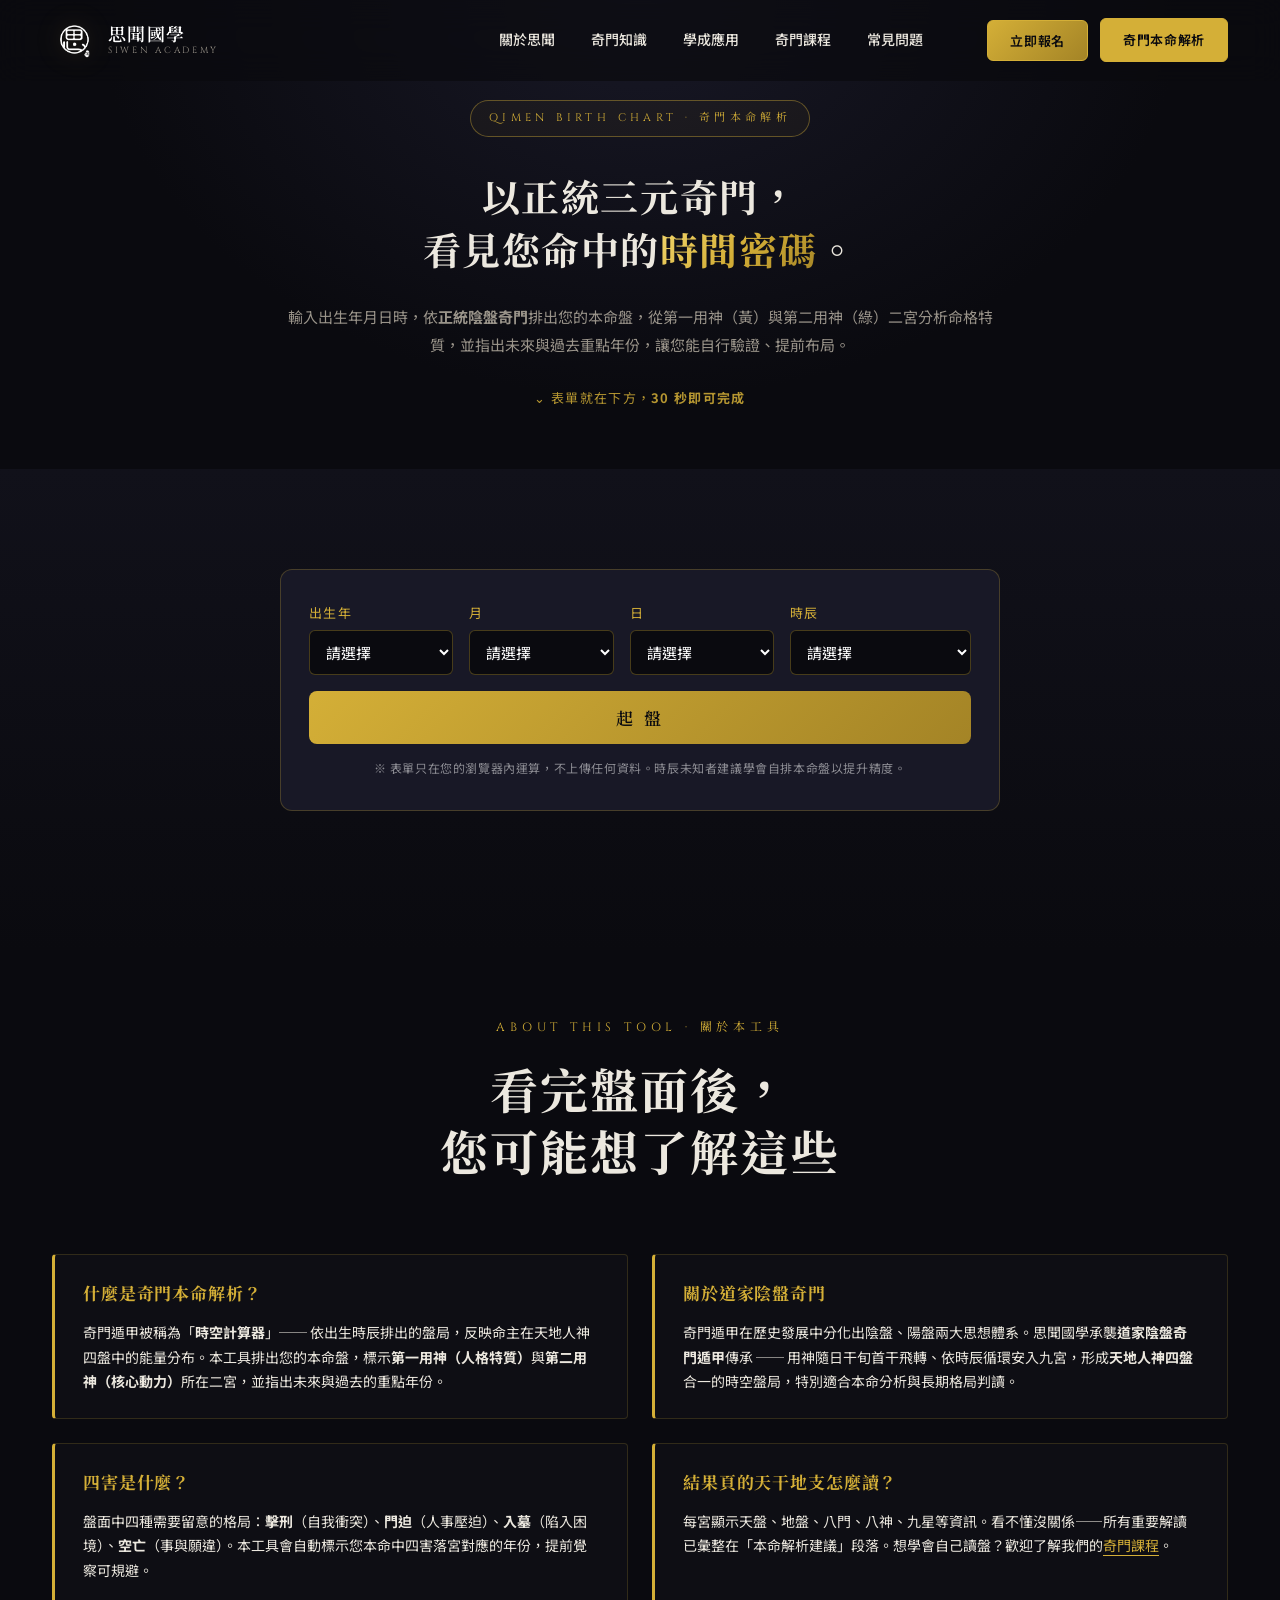
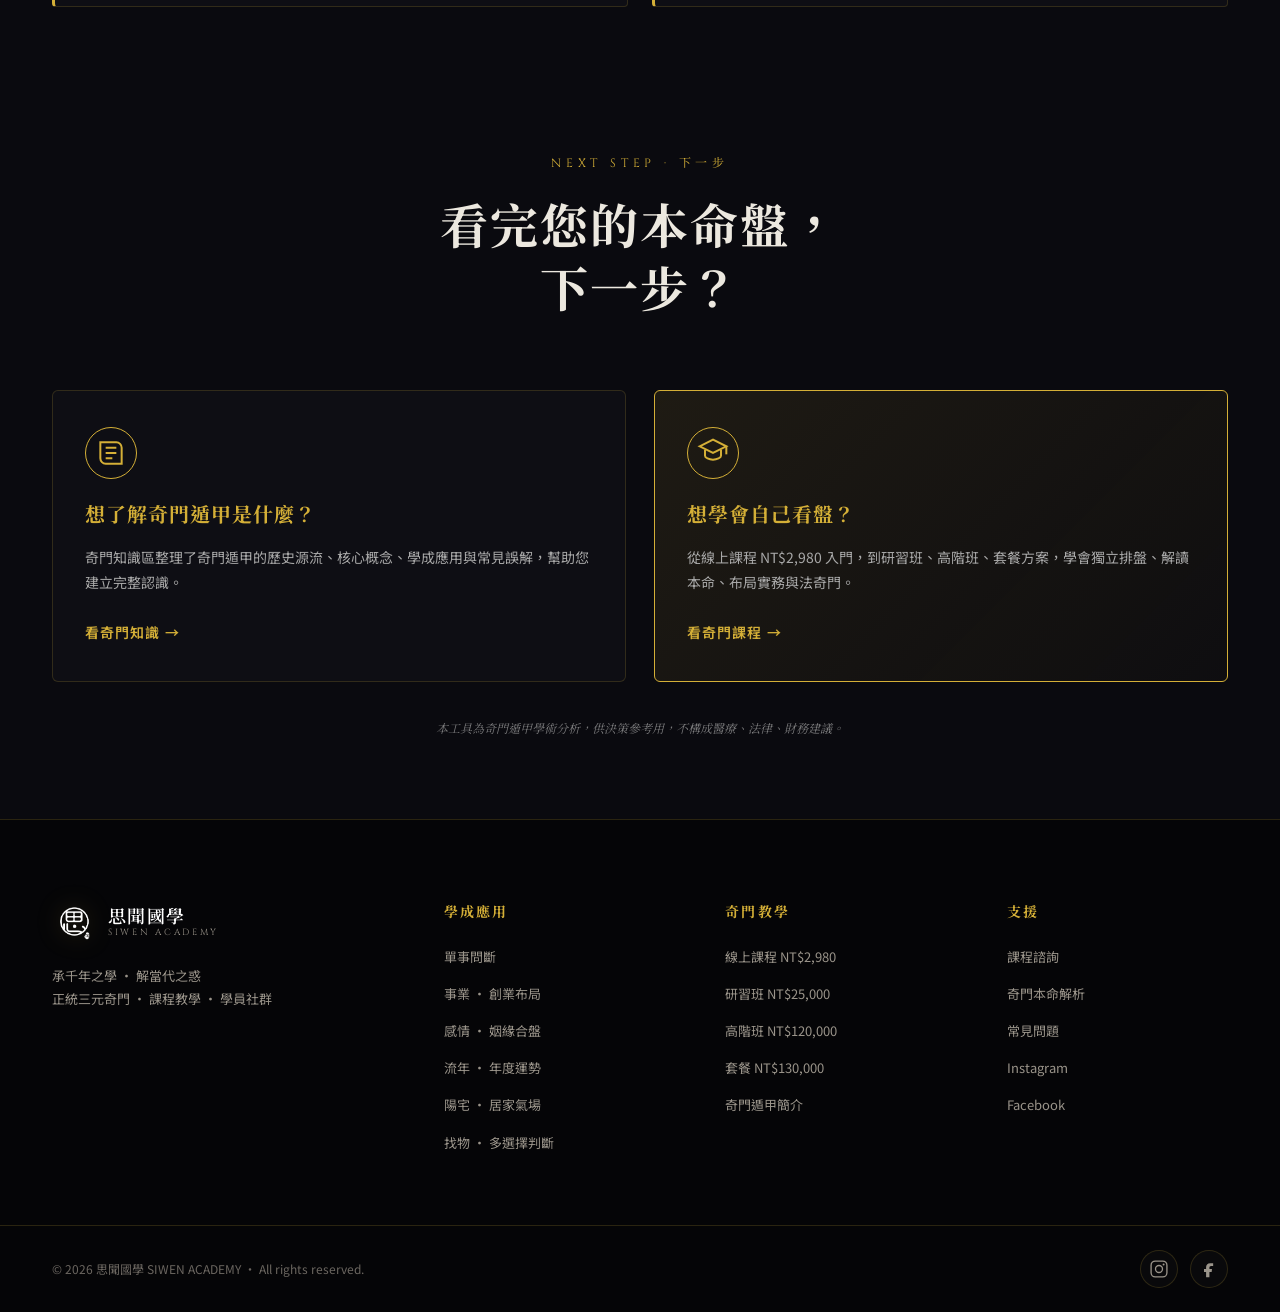
==== commit 7cdf4dca: "Add files via upload" ====
--- a/birthchart/index.html
+++ b/birthchart/index.html
@@ -6,8 +6,8 @@
 
   <!-- ===== SEO 基礎（聚焦本命解析）===== -->
   <title>奇門本命解析｜免費生成個人奇門遁甲本命盤｜思聞國學</title>
-  <meta name="description" content="輸入生日 30 秒生成個人奇門本命盤。正統三元飛盤奇門遁甲，含天干地支、八門九星、四害提示與本命解析建議。免費使用，不上傳資料、瀏覽器內運算。" />
-  <meta name="keywords" content="奇門本命解析, 奇門遁甲本命, 奇門排盤, 奇門遁甲免費, 奇門遁甲算命, 飛盤奇門, 三元奇門, 奇門遁甲線上, 本命盤, 用神, 四害, 八門九星, 思聞國學" />
+  <meta name="description" content="輸入生日 30 秒生成個人奇門本命盤。道家陰盤奇門遁甲體系，含天干地支、八門九星、四害提示與本命解析建議。免費使用，不上傳資料、瀏覽器內運算。" />
+  <meta name="keywords" content="奇門本命解析, 奇門遁甲本命, 奇門排盤, 奇門遁甲免費, 道家陰盤奇門, 陰盤奇門, 三元奇門, 奇門遁甲線上, 本命盤, 用神, 四害, 八門九星, 天地人神四盤, 思聞國學" />
   <meta name="author" content="思聞國學 SIWEN ACADEMY" />
   <meta name="robots" content="index,follow,max-snippet:-1,max-image-preview:large" />
   <meta name="googlebot" content="index,follow" />
@@ -18,14 +18,14 @@
   <meta property="og:locale" content="zh_TW" />
   <meta property="og:site_name" content="思聞國學 SIWEN ACADEMY" />
   <meta property="og:title" content="奇門本命解析｜輸入生日立即生成個人奇門盤" />
-  <meta property="og:description" content="正統三元飛盤奇門遁甲免費工具，30 秒解析您的本命密碼。含用神分析、四害提示、本命建議。" />
+  <meta property="og:description" content="道家陰盤奇門遁甲免費工具，30 秒解析您的本命密碼。含用神分析、四害提示、本命建議。" />
   <meta property="og:url" content="https://siwen.site/birthchart/" />
   <meta property="og:image" content="https://siwen.site/images/og-cover.jpg" />
 
   <!-- ===== Twitter Card ===== -->
   <meta name="twitter:card" content="summary_large_image" />
   <meta name="twitter:title" content="奇門本命解析｜思聞國學免費工具" />
-  <meta name="twitter:description" content="正統三元飛盤奇門遁甲，30 秒生成您的本命盤。" />
+  <meta name="twitter:description" content="道家陰盤奇門遁甲，30 秒生成您的本命盤。" />
   <meta name="twitter:image" content="https://siwen.site/images/og-cover.jpg" />
 
   <!-- ===== Favicon（相對路徑）===== -->
@@ -46,7 +46,7 @@
     "@type": "WebApplication",
     "name": "思聞國學 奇門本命解析",
     "url": "https://siwen.site/birthchart/",
-    "description": "輸入出生年月日時，依正統三元飛盤奇門遁甲排出個人本命盤，分析用神、四害與重點年份。",
+    "description": "輸入出生年月日時，依道家陰盤奇門遁甲排出個人本命盤，分析用神、四害與重點年份。",
     "applicationCategory": "LifestyleApplication",
     "operatingSystem": "Any",
     "browserRequirements": "Requires JavaScript",
@@ -109,12 +109,12 @@
         <a href="../#courses">奇門課程</a>
         <a href="../#faq">常見問題</a>
         <div class="nav-mobile-cta" aria-hidden="true">
-          <a href="../#contact" class="btn btn-primary btn-block">立即報名</a>
+          <button type="button" class="btn btn-primary btn-block cta-enroll-btn">立即報名</button>
           <a href="#qm-form" class="btn btn-mystic btn-block active">奇門本命解析</a>
         </div>
       </nav>
       <div class="nav-cta-group">
-        <a href="../#contact" class="btn btn-primary nav-cta">立即報名</a>
+        <button type="button" class="btn btn-primary nav-cta cta-enroll-btn">立即報名</button>
         <a href="#qm-form" class="btn btn-mystic nav-cta-secondary active">奇門本命解析</a>
       </div>
       <button class="nav-toggle" aria-label="開啟選單" aria-expanded="false">
@@ -211,11 +211,11 @@
       <div class="qm-explain-grid reveal">
         <article class="qm-explain-card">
           <h3>什麼是奇門本命解析？</h3>
-          <p>奇門遁甲依出生時辰排出的盤局，反映命主在「時間能量場」中的格局位置。本工具排出您的本命盤，標示<strong>第一用神（人格特質）</strong>與<strong>第二用神（核心動力）</strong>所在二宮，並指出您未來與過去的重點年份。</p>
+          <p>奇門遁甲被稱為「<strong>時空計算器</strong>」── 依出生時辰排出的盤局，反映命主在天地人神四盤中的能量分布。本工具排出您的本命盤，標示<strong>第一用神（人格特質）</strong>與<strong>第二用神（核心動力）</strong>所在二宮，並指出未來與過去的重點年份。</p>
         </article>
         <article class="qm-explain-card">
-          <h3>為什麼選飛盤奇門？</h3>
-          <p>奇門遁甲分為轉盤、飛盤兩大派系。思聞國學承襲<strong>正統三元飛盤奇門</strong>，其特點是用神隨日干旬首干飛轉，計算精度更高，特別適合本命分析與長期格局判讀。</p>
+          <h3>關於道家陰盤奇門</h3>
+          <p>奇門遁甲在歷史發展中分化出陰盤、陽盤兩大思想體系。思聞國學承襲<strong>道家陰盤奇門遁甲</strong>傳承 ── 用神隨日干旬首干飛轉、依時辰循環安入九宮，形成<strong>天地人神四盤</strong>合一的時空盤局，特別適合本命分析與長期格局判讀。</p>
         </article>
         <article class="qm-explain-card">
           <h3>四害是什麼？</h3>
@@ -329,6 +329,265 @@
         </span>
       </div>
     </div>
+
+
+  <!-- ============ 課程報名彈窗 (v4.1 birthchart 也複製一份) ============ -->
+  <!-- ============ 課程報名彈窗 ============ -->
+  <div class="modal-overlay" id="enrollModal" aria-hidden="true">
+    <div class="modal" role="dialog" aria-labelledby="modalTitle" aria-modal="true">
+      <button type="button" class="modal-close" aria-label="關閉">×</button>
+      <div class="modal-header">
+        <span class="section-label">ENROLLMENT · 課程報名</span>
+        <h3 id="modalTitle">報名課程</h3>
+        <div class="modal-course">
+          <span class="mc-label">您正在報名</span>
+          <strong id="modalCourseName">—</strong>
+        </div>
+      </div>
+
+      <form class="contact-form" id="courseForm" action="https://script.google.com/macros/s/AKfycbzdSk40T91Dj-xOfvfc1_-sTin1kHSo6qr7ga3RA24yPy98f7ruFg8R4u0x5NFiu70Z4w/exec" method="POST" novalidate>
+        <input type="hidden" name="form_type" value="enroll" />
+        <input type="hidden" name="_subject" value="【思聞國學】新的課程報名" />
+
+        <!-- 課程選擇：從卡片進來時隱藏（自動帶入）、從 CTA 進來時顯示 -->
+        <div class="field" id="cf-course-field" style="display:none;">
+          <label for="cf-course">想報名的課程 <span class="req">*</span></label>
+          <select id="cf-course" name="course">
+            <option value="">請選擇課程方案</option>
+            <option value="奇門遁甲線上課程 NT$2,980">奇門遁甲線上課程 NT$2,980</option>
+            <option value="奇門遁甲研習班 NT$25,000">奇門遁甲研習班 NT$25,000</option>
+            <option value="奇門遁甲高階班 NT$120,000">奇門遁甲高階班 NT$120,000</option>
+            <option value="研習班+高階班套餐 NT$130,000">研習班+高階班套餐 NT$130,000</option>
+            <option value="還在比較 / 想諮詢">還在比較 / 想諮詢</option>
+          </select>
+          <small class="field-hint" id="course-consult-hint" style="display:none;color:var(--gold);font-size:12px;margin-top:6px;">※ 想了解更多細節？建議關閉此視窗，滑到下方「課程諮詢」表單填寫，可以詳細說明您的狀況。</small>
+        </div>
+
+        <!-- PressPlay 線上課程卡片（選「線上課程」時顯示，取代下方表單）-->
+        <div id="press-play-block" hidden>
+          <div class="pp-card">
+            <img src="../images/online-course-cover.jpg" alt="奇門遁甲入門線上課・思聞國學 PressPlay" class="pp-cover" />
+            <div class="pp-card-body">
+              <h3>奇門遁甲入門線上課</h3>
+              <p class="pp-desc">這門課已上架到 <strong>PressPlay Academy</strong>。<br/>請點下方按鈕前往訂閱與觀看，購買後享 <strong>不限期重複觀看</strong>權利。</p>
+              <a id="pp-cta" href="#" target="_blank" rel="noopener noreferrer" class="btn btn-primary btn-block">前往 PressPlay 訂閱 ▸</a>
+              <p class="pp-note">※ 課程觀看連結與付款流程由 PressPlay Academy 負責，思聞國學不直接處理。</p>
+            </div>
+          </div>
+        </div>
+
+        <!-- 表單其他欄位 wrapper（選線上課程時整組隱藏）-->
+        <div id="cf-form-rest">
+
+        <div class="field">
+          <label for="cf-name">您的稱呼 <span class="req">*</span></label>
+          <input type="text" id="cf-name" name="name" required placeholder="例：陳同學" />
+        </div>
+        <div class="field-row">
+          <div class="field">
+            <label for="cf-phone">聯絡電話 <span class="req">*</span></label>
+            <input type="tel" id="cf-phone" name="phone" required placeholder="0912-345-678" />
+          </div>
+          <div class="field">
+            <label for="cf-email">電子信箱 <span class="req">*</span></label>
+            <input type="email" id="cf-email" name="email" required placeholder="example@gmail.com" />
+          </div>
+        </div>
+        <div class="field-row">
+          <div class="field">
+            <label for="cf-line">LINE ID</label>
+            <input type="text" id="cf-line" name="line" placeholder="（選填）" />
+          </div>
+          <div class="field">
+            <label for="cf-wechat">WeChat ID</label>
+            <input type="text" id="cf-wechat" name="wechat" placeholder="（選填）" />
+          </div>
+        </div>
+        <div class="field">
+          <label>出生年月日時</label>
+          <div class="birth-row">
+            <select name="birth_year" id="cf-birth-year" aria-label="出生年">
+              <option value="">年</option>
+            <option value="2015">2015</option>
+            <option value="2014">2014</option>
+            <option value="2013">2013</option>
+            <option value="2012">2012</option>
+            <option value="2011">2011</option>
+            <option value="2010">2010</option>
+            <option value="2009">2009</option>
+            <option value="2008">2008</option>
+            <option value="2007">2007</option>
+            <option value="2006">2006</option>
+            <option value="2005">2005</option>
+            <option value="2004">2004</option>
+            <option value="2003">2003</option>
+            <option value="2002">2002</option>
+            <option value="2001">2001</option>
+            <option value="2000">2000</option>
+            <option value="1999">1999</option>
+            <option value="1998">1998</option>
+            <option value="1997">1997</option>
+            <option value="1996">1996</option>
+            <option value="1995">1995</option>
+            <option value="1994">1994</option>
+            <option value="1993">1993</option>
+            <option value="1992">1992</option>
+            <option value="1991">1991</option>
+            <option value="1990">1990</option>
+            <option value="1989">1989</option>
+            <option value="1988">1988</option>
+            <option value="1987">1987</option>
+            <option value="1986">1986</option>
+            <option value="1985">1985</option>
+            <option value="1984">1984</option>
+            <option value="1983">1983</option>
+            <option value="1982">1982</option>
+            <option value="1981">1981</option>
+            <option value="1980">1980</option>
+            <option value="1979">1979</option>
+            <option value="1978">1978</option>
+            <option value="1977">1977</option>
+            <option value="1976">1976</option>
+            <option value="1975">1975</option>
+            <option value="1974">1974</option>
+            <option value="1973">1973</option>
+            <option value="1972">1972</option>
+            <option value="1971">1971</option>
+            <option value="1970">1970</option>
+            <option value="1969">1969</option>
+            <option value="1968">1968</option>
+            <option value="1967">1967</option>
+            <option value="1966">1966</option>
+            <option value="1965">1965</option>
+            <option value="1964">1964</option>
+            <option value="1963">1963</option>
+            <option value="1962">1962</option>
+            <option value="1961">1961</option>
+            <option value="1960">1960</option>
+            <option value="1959">1959</option>
+            <option value="1958">1958</option>
+            <option value="1957">1957</option>
+            <option value="1956">1956</option>
+            <option value="1955">1955</option>
+            <option value="1954">1954</option>
+            <option value="1953">1953</option>
+            <option value="1952">1952</option>
+            <option value="1951">1951</option>
+            <option value="1950">1950</option>
+            <option value="1949">1949</option>
+            <option value="1948">1948</option>
+            <option value="1947">1947</option>
+            <option value="1946">1946</option>
+            <option value="1945">1945</option>
+            <option value="1944">1944</option>
+            <option value="1943">1943</option>
+            <option value="1942">1942</option>
+            <option value="1941">1941</option>
+            <option value="1940">1940</option>
+            </select>
+            <select name="birth_month" id="cf-birth-month" aria-label="出生月">
+              <option value="">月</option>
+            <option value="1">1</option>
+            <option value="2">2</option>
+            <option value="3">3</option>
+            <option value="4">4</option>
+            <option value="5">5</option>
+            <option value="6">6</option>
+            <option value="7">7</option>
+            <option value="8">8</option>
+            <option value="9">9</option>
+            <option value="10">10</option>
+            <option value="11">11</option>
+            <option value="12">12</option>
+            </select>
+            <select name="birth_day" id="cf-birth-day" aria-label="出生日">
+              <option value="">日</option>
+            <option value="1">1</option>
+            <option value="2">2</option>
+            <option value="3">3</option>
+            <option value="4">4</option>
+            <option value="5">5</option>
+            <option value="6">6</option>
+            <option value="7">7</option>
+            <option value="8">8</option>
+            <option value="9">9</option>
+            <option value="10">10</option>
+            <option value="11">11</option>
+            <option value="12">12</option>
+            <option value="13">13</option>
+            <option value="14">14</option>
+            <option value="15">15</option>
+            <option value="16">16</option>
+            <option value="17">17</option>
+            <option value="18">18</option>
+            <option value="19">19</option>
+            <option value="20">20</option>
+            <option value="21">21</option>
+            <option value="22">22</option>
+            <option value="23">23</option>
+            <option value="24">24</option>
+            <option value="25">25</option>
+            <option value="26">26</option>
+            <option value="27">27</option>
+            <option value="28">28</option>
+            <option value="29">29</option>
+            <option value="30">30</option>
+            <option value="31">31</option>
+            </select>
+            <select name="birth_hour" id="cf-birth-hour" aria-label="出生時辰">
+              <option value="">時辰</option>
+              <option value="子時 23:00-01:00">子時（23:00 ─ 01:00）</option>
+              <option value="丑時 01:00-03:00">丑時（01:00 ─ 03:00）</option>
+              <option value="寅時 03:00-05:00">寅時（03:00 ─ 05:00）</option>
+              <option value="卯時 05:00-07:00">卯時（05:00 ─ 07:00）</option>
+              <option value="辰時 07:00-09:00">辰時（07:00 ─ 09:00）</option>
+              <option value="巳時 09:00-11:00">巳時（09:00 ─ 11:00）</option>
+              <option value="午時 11:00-13:00">午時（11:00 ─ 13:00）</option>
+              <option value="未時 13:00-15:00">未時（13:00 ─ 15:00）</option>
+              <option value="申時 15:00-17:00">申時（15:00 ─ 17:00）</option>
+              <option value="酉時 17:00-19:00">酉時（17:00 ─ 19:00）</option>
+              <option value="戌時 19:00-21:00">戌時（19:00 ─ 21:00）</option>
+              <option value="亥時 21:00-23:00">亥時（21:00 ─ 23:00）</option>
+              <option value="不確定">不確定 / 不知道</option>
+            </select>
+          </div>
+          <small class="field-note">※ 選填。若您願意提供，老師將於上課當天為您印製專屬命盤，課堂中可對照您本人的命盤互動解析，讓學習更切身、收穫更深。</small>
+        </div>
+        <div class="field-row">
+          <div class="field">
+            <label for="cf-location-country">所在國家 <span class="req">*</span></label>
+            <input type="text" id="cf-location-country" name="location_country" required placeholder="例：台灣" />
+          </div>
+          <div class="field">
+            <label for="cf-location-city">所在城市 <span class="req">*</span></label>
+            <input type="text" id="cf-location-city" name="location_city" required placeholder="例：台北" />
+          </div>
+        </div>
+        <div class="field">
+          <label for="cf-exp">命理基礎</label>
+          <select id="cf-exp" name="exp">
+            <option value="">請選擇</option>
+            <option>完全沒接觸過</option>
+            <option>讀過一些書／影片</option>
+            <option>有學過其他命理</option>
+            <option>有學過奇門基礎</option>
+          </select>
+        </div>
+        <div class="field">
+          <label for="cf-msg">想對老師說的話</label>
+          <textarea id="cf-msg" name="message" rows="3" placeholder="（選填）例如：希望學完後能應用在創業擇日"></textarea>
+        </div>
+        <label class="checkbox">
+          <input type="checkbox" name="agree" required />
+          <span>我同意思聞國學蒐集上述資料用於課程通知，並了解學費付款後不另行退費，但享有同階段「無限次免費重修」權利。</span>
+        </label>
+        <button type="submit" class="btn btn-primary btn-block">送出報名意願</button>
+        <p class="form-hint">※ 開班時間確定後，我們會以 LINE 或 Email 通知您，您再決定是否確定參加。</p>
+
+        </div><!-- /#cf-form-rest -->
+      </form>
+    </div>
+  </div>
   </footer>
 
   <!-- ============ Scripts（相對路徑）============ -->
--- a/css/style.css
+++ b/css/style.css
@@ -2745,3 +2745,61 @@
 
 /* === birthchart 頁的 #qm-form 表單上方留 padding 讓 scroll-to 不卡 nav === */
 body.birthchart-page #qm-form { scroll-margin-top: 100px; }
+
+/* ============================================================
+   PressPlay 線上課程卡片 (v4 modal 內，選「線上課程」時顯示)
+   ============================================================ */
+#press-play-block {
+  margin-top: 18px;
+}
+.pp-card {
+  display: flex;
+  flex-direction: column;
+  background: rgba(20, 20, 28, 0.55);
+  border: 1px solid var(--gold, #d4af37);
+  border-radius: 8px;
+  overflow: hidden;
+  box-shadow: 0 8px 28px rgba(212, 175, 55, 0.15);
+}
+.pp-cover {
+  width: 100%;
+  height: auto;
+  display: block;
+  border-bottom: 1px solid var(--line, rgba(255,255,255,0.08));
+}
+.pp-card-body {
+  padding: 22px 24px 18px;
+}
+.pp-card-body h3 {
+  font-family: var(--serif, 'Noto Serif TC', serif);
+  font-size: 20px;
+  color: var(--gold, #d4af37);
+  margin: 0 0 12px;
+  letter-spacing: 0.04em;
+}
+.pp-card-body .pp-desc {
+  font-size: 14px;
+  line-height: 1.75;
+  color: var(--text, #e8e8e8);
+  margin: 0 0 18px;
+}
+.pp-card-body .pp-desc strong {
+  color: var(--gold, #d4af37);
+}
+#pp-cta {
+  margin-bottom: 12px;
+  letter-spacing: 0.08em;
+}
+.pp-card-body .pp-note {
+  margin: 8px 0 0;
+  font-size: 11px;
+  color: var(--text-soft, #a8a8a8);
+  opacity: 0.7;
+  line-height: 1.6;
+  font-style: italic;
+}
+@media (max-width: 600px) {
+  .pp-card-body { padding: 18px 18px 14px; }
+  .pp-card-body h3 { font-size: 17px; }
+  .pp-card-body .pp-desc { font-size: 13px; }
+}
